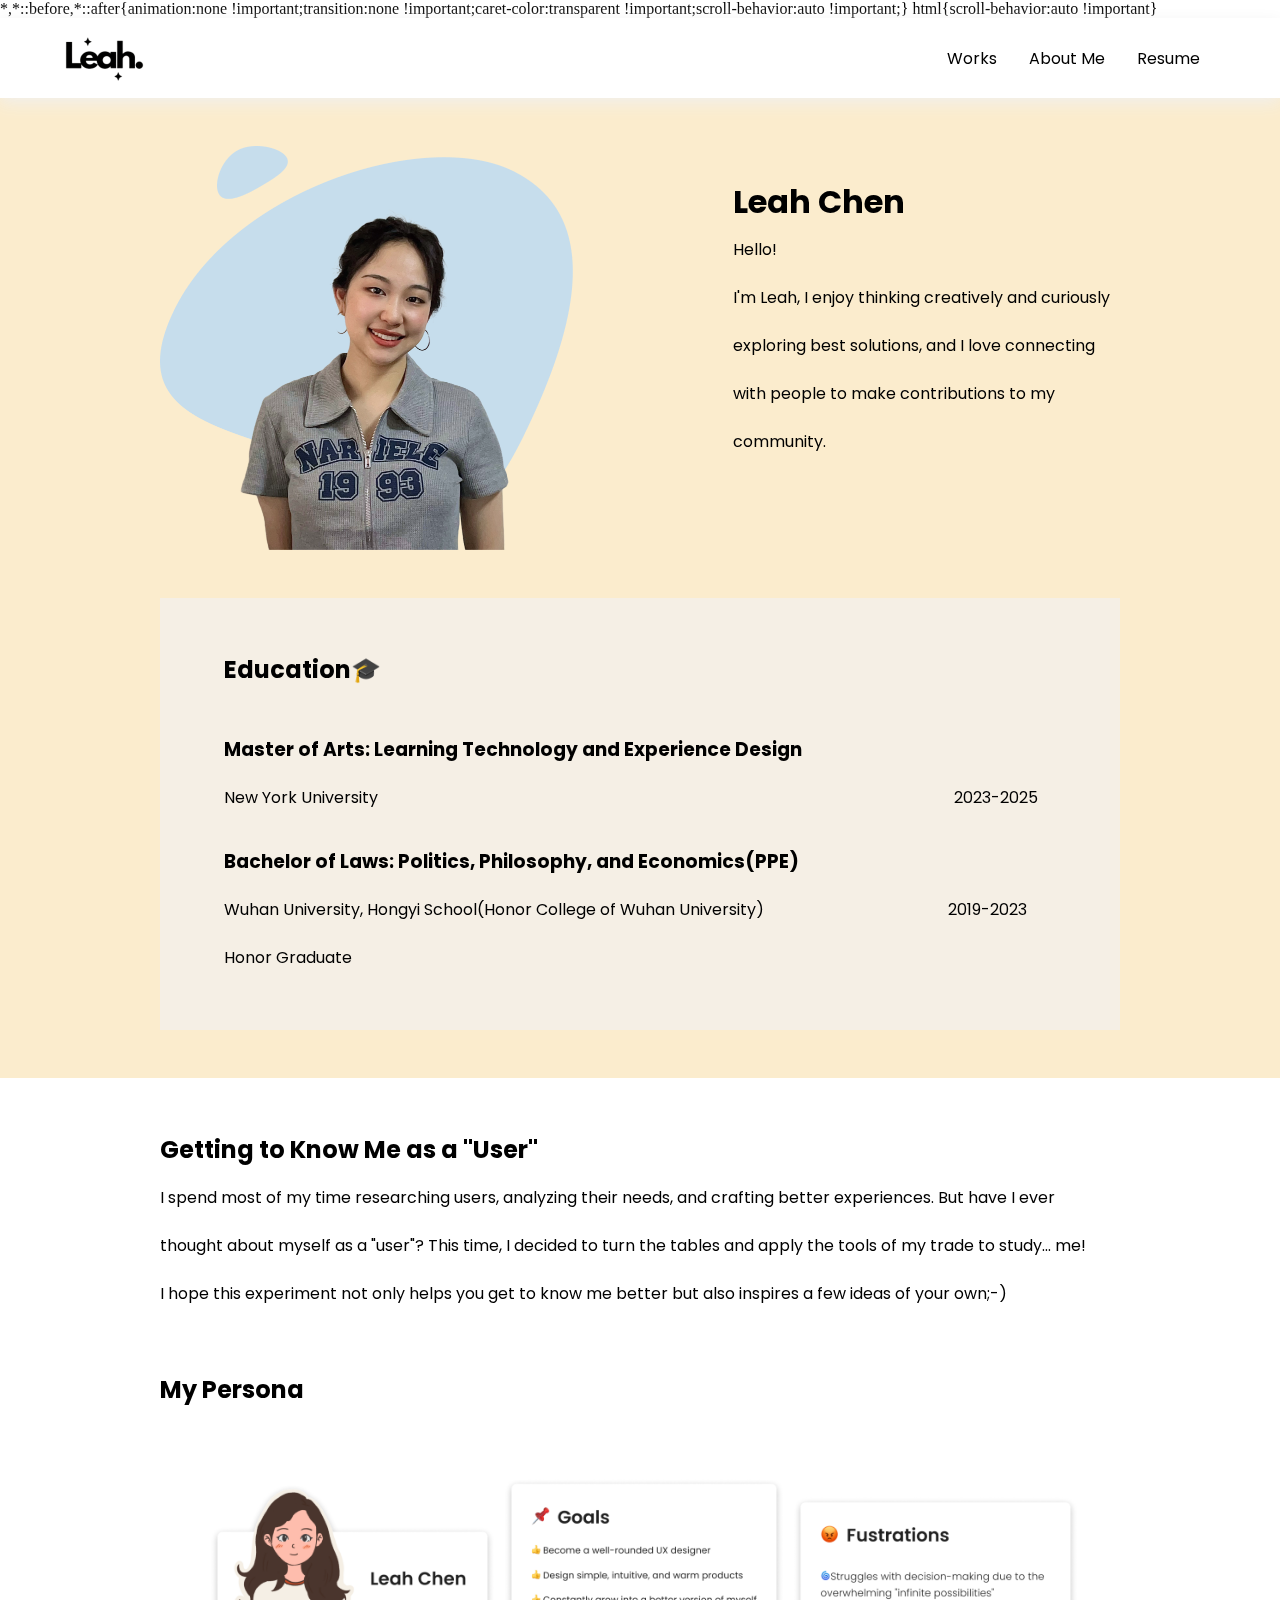
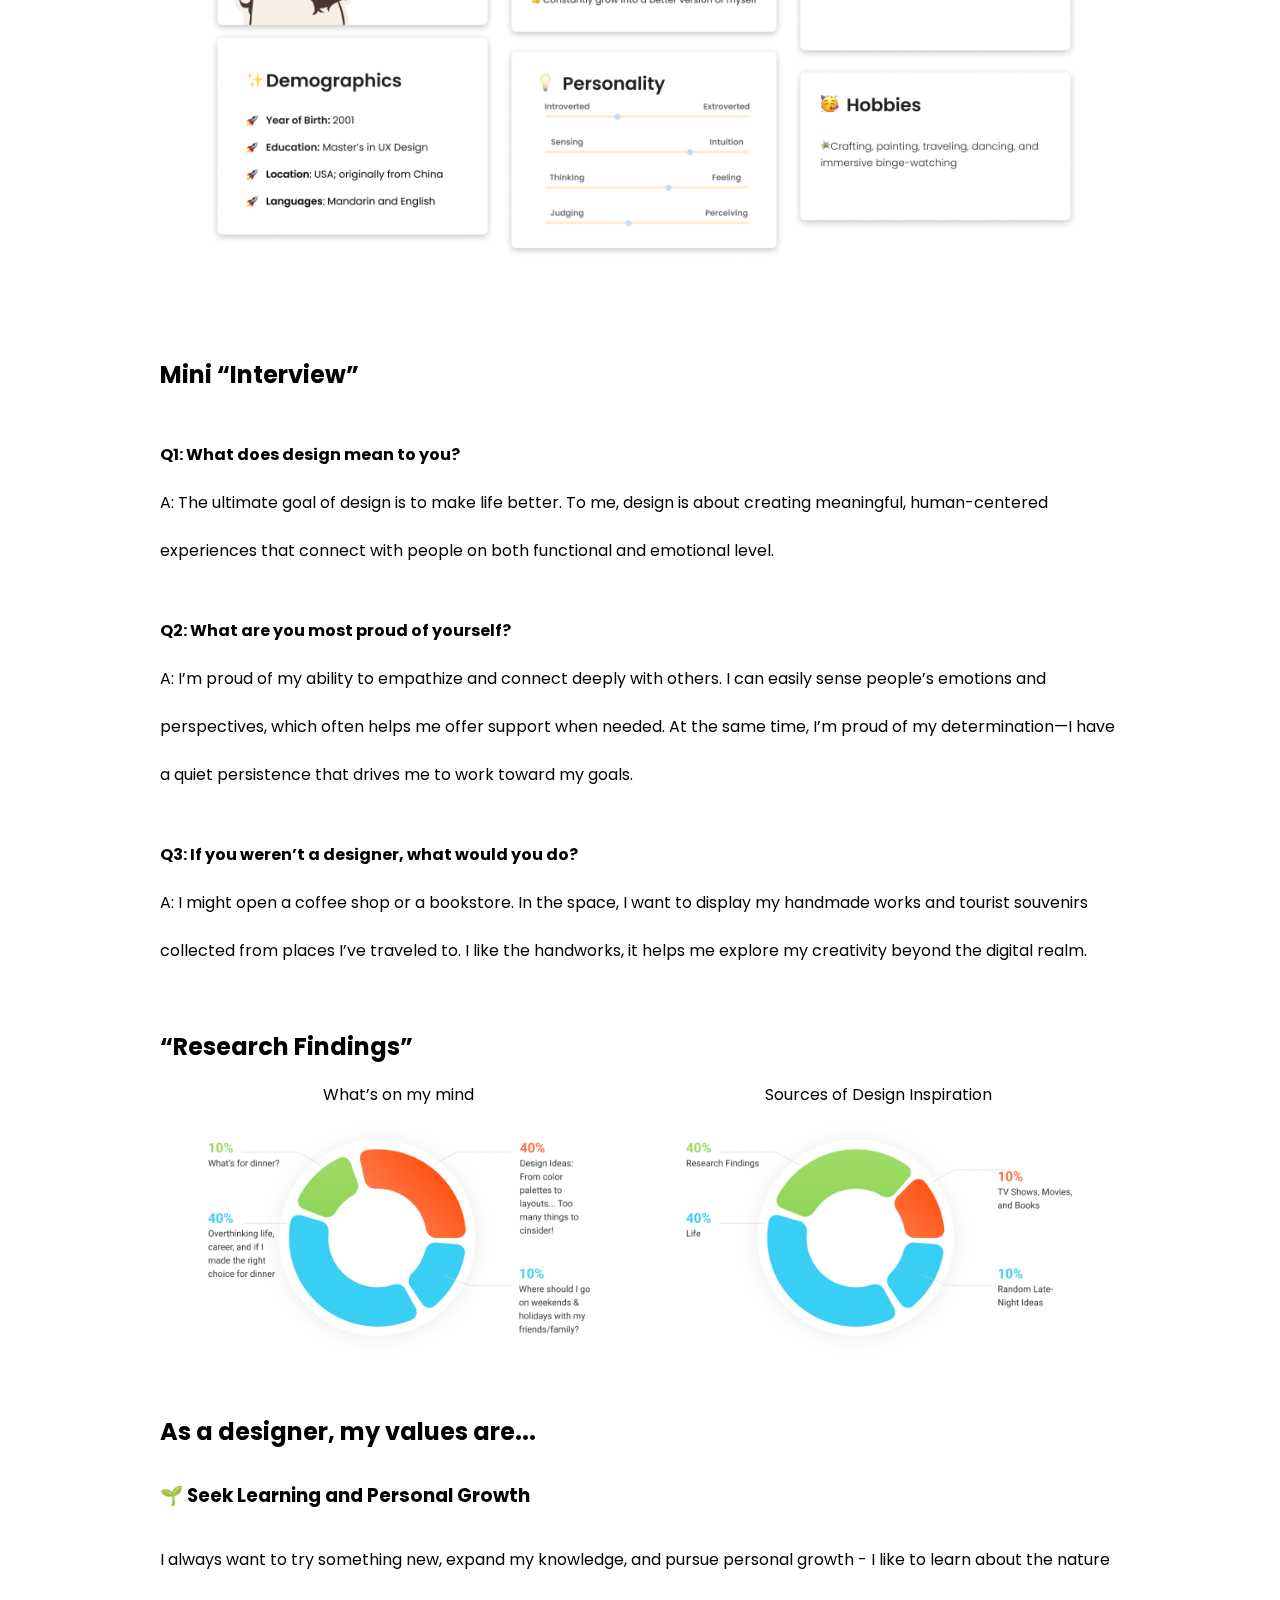
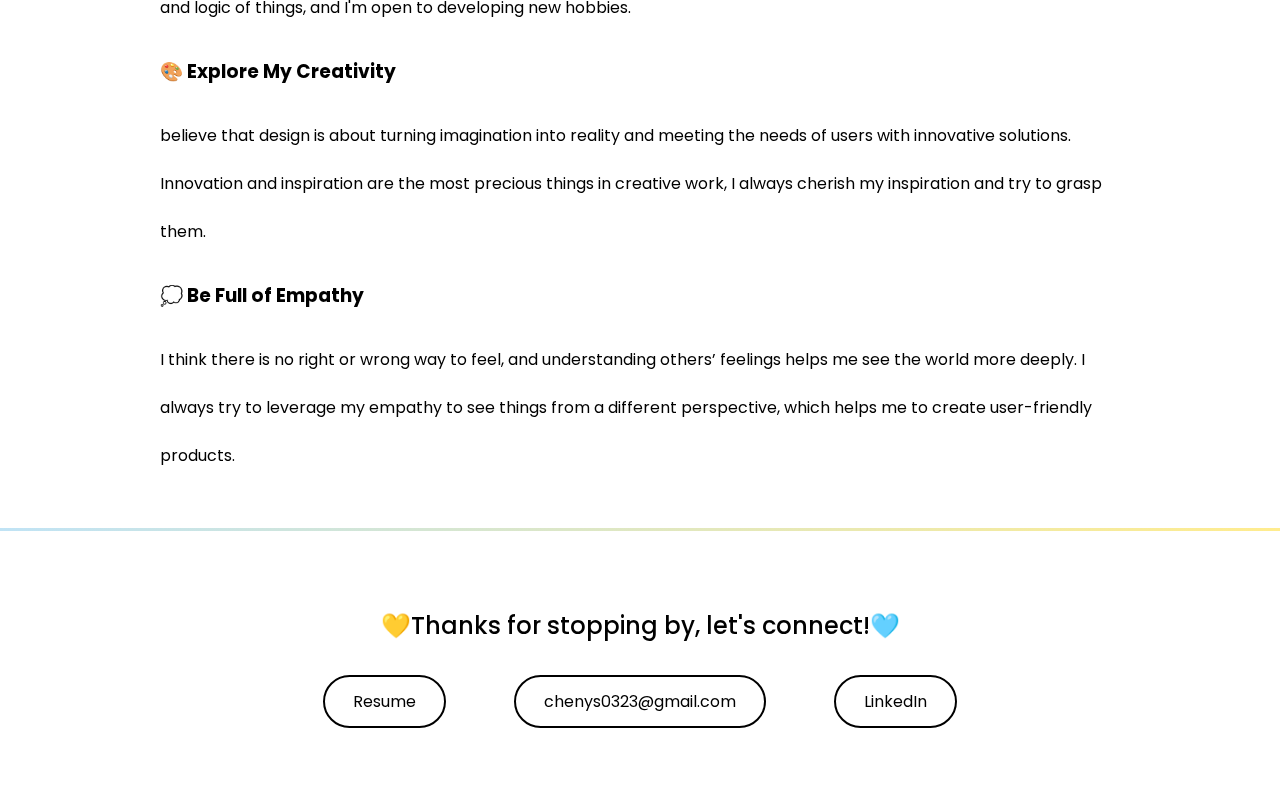
==== about/about.html @ f8c3c9fd "test the path" ====
<!DOCTYPE html>
<html>
    
    <head>
        <meta charset="utf-8">
        <meta name="viewport" content="width=device-width, initial-scale=1.0">
        <link rel="stylesheet" type="text/css" href="style_about.css">
        <title>LeahChen_about</title>
        <link rel="preconnect" href="https://fonts.googleapis.com">
        <link rel="preconnect" href="https://fonts.gstatic.com" crossorigin>
        <link href="https://fonts.googleapis.com/css2?family=Poppins:wght@400;500;600&display=swap" rel="stylesheet">
    </head>
    <body>
        
         <!--navigation bar-->
        <div class="nav_bar">
            <div class="logo"><a href="/my-portfolio/index.html"><img src="/img/logo.png" style="width:82px; height:80px;"> </a></div>
            <div class="menu_item">
                <ul>
                    <li><a href="/index.html#nav_projects">Works</a></li>
                    <li><a href="/about/about.html">About Me</a></li>
                    <li><a href="/cv.pdf" target="_blank" rel="noopener noreferrer">Resume</a></li>
                </ul>
            </div>
        </div>
        <!--navigation bar end-->
        
        <div class="bg">
            <img src="img_about/background.png">
        </div>
        
        <div style="line-height: 48px; padding-top: 80px;" class="cover">
            <div class="banner">
                <img src="img_about/profile.png">
                <div class="banner_text">
                    <h1>Leah Chen</h1>
                    <p>Hello!<br>I'm Leah, I enjoy thinking creatively and curiously exploring best solutions, and I love connecting with people to make contributions to my community.</p>
                </div>
            </div>
            <div class="education">
                <h2>Education🎓</h2>
                <h3 style="padding-top: 32px;">Master of Arts: Learning Technology and Experience Design</h3>
                <p style="display:inline;">New York University</p>
                <p style="display:inline; padding-left: 572px;">2023-2025</p>
                <h3 style="padding-top: 16px;">Bachelor of Laws: Politics, Philosophy, and Economics(PPE)</h3>
                <p style="display:inline;">Wuhan University, Hongyi School(Honor College of Wuhan University)</p>
                <p style="display:inline; padding-left: 180px;">2019-2023</p>
                <p>Honor Graduate</p>
            </div>
        </div>
        
        <div class="content">
            <h2>Getting to Know Me as a "User"</h2>
            <p>I spend most of my time researching users, analyzing their needs, and crafting better experiences. But have I ever thought about myself as a "user"? This time, I decided to turn the tables and apply the tools of my trade to study... me!<br>I hope this experiment not only helps you get to know me better but also inspires a few ideas of your own;-)</p>
            <br>
            <h2>My Persona</h2>
            <img src="img_about/persona.png" style="margin:auto; width:100%;">
            <br>
            <h2>Mini “Interview”</h2>
            <p style="padding-top: 32px;"><b>Q1: What does design mean to you?</b>A: The ultimate goal of design is to make life better. To me, design is about creating meaningful, human-centered experiences that connect with people on both functional and emotional level.</p>
            <p style="padding-top: 32px;"><b>Q2: What are you most proud of yourself?</b>A: I’m proud of my ability to empathize and connect deeply with others. I can easily sense people’s emotions and perspectives, which often helps me offer support when needed. At the same time, I’m proud of my determination—I have a quiet persistence that drives me to work toward my goals.</p>
            <p style="padding-top: 32px;"><b>Q3: If you weren’t a designer, what would you do?</b>A: I might open a coffee shop or a bookstore. In the space, I want to display my handmade works and tourist souvenirs collected from places I’ve traveled to. I like the handworks, it helps me explore my creativity beyond the digital realm.</p>
            <br>
            <h2>“Research Findings”</h2>
            <div class="finding">
                <div>
                    <p>What’s on my mind</p>
                    <img src="img_about/img_mind.png">
                </div>
                <div>
                    <p>Sources of Design Inspiration</p>
                    <img src="img_about/img_sources.png">
                </div>        
            </div>
           <br><br>
            <h2>As a designer, my values are...</h2>
            <h3 style="padding: 16px 0;">🌱 Seek Learning and Personal Growth</h3>
            <p>I always want to try something new, expand my knowledge, and pursue personal growth - I like to learn about the nature and logic of things, and I'm open to developing new hobbies.</p>
            <h3 style="padding: 16px 0;">🎨 Explore My Creativity</h3>
            <p> believe that design is about turning imagination into reality and meeting the needs of users with innovative solutions. Innovation and inspiration are the most precious things in creative work, I always cherish my inspiration and try to grasp them.</p>
            <h3 style="padding: 16px 0;">💭 Be Full of Empathy</h3>
            <p> I think there is no right or wrong way to feel, and understanding others’ feelings helps me see the world more deeply. I always try to leverage my empathy to see things from a different perspective, which helps me to create user-friendly products.</p>
        </div>
        
         <!--footer-->
        <div class="footer">
            <h2 style="font-size: 24px; font-weight: 500;">💛Thanks for stopping by, let's connect!🩵</h2>
            <ul>
                <li><a href="/cv.pdf">Resume</a></li>
                <li><a href="mailto:chenys0323@gmail.com">chenys0323@gmail.com</a></li>
                <li><a href="https://www.linkedin.com/in/leahchen010323/" target="_blank" rel="noopener noreferrer">LinkedIn</a></li>            
            </ul>        
        </div>
        <!--footer end--> 
    
    </body>
</html>
---- about/style_about.css ----
* {
   list-style: none; 
    padding: 0;
    margin: 0;
    display: block;
    text-align: left;
    width: auto;
    height: auto;
    text-decoration: none;
}

title{display: none}

body {
    font-family: "poppins";
    font-size: 16px;
    font-weight: 400;
    color: black;
    background: white;
    width: 100%;
    min-width: 960px;
}

.nav_bar{
    height: 80px;
    width: 100%;
    background: white;
    margin: 0 auto;
    box-shadow: 0 4px 16px #f0f0f0;
    position: fixed;
    z-index: 1;
}

.logo{
    float: left;
    width: 82px;
    height: 80px;
    position: absolute;
    left:64px;
}

.menu_item ul{
    float: left;
    display: inline;
    position: absolute;
    right:64px;
    
}

.menu_item ul li{
    float: left;
    padding: 28px 16px;
}

.menu_item li a{color: black;}
.menu_item li a:hover{color: #1897FF;}

/* bg */
.bg{position: fixed; z-index: -1;}
.bg img{width:600px;}

/* footer */
.footer{
  width: 100%; /* 设置 footer 宽度 */
  height: 280px; /* 设置 footer 高度 */
  background-color:#FFFFFF; /* Footer 背景色 */
  position: relative; /* 设置相对定位 */
}

.footer::before {
  content: ''; /* 空内容用于伪元素 */
  position: absolute;
  top: 0; /* 定位在 footer 顶部 */
  left: 0;
  width: 100%;
  height: 3px; /* 边框的高度 */
  background: linear-gradient(to right, #C0E3F5, #FFEC8E); /* 蓝黄渐变 */
}
.footer h2{
    text-align: center;
    padding-top:80px;
}

.footer ul{text-align: center;}
.footer ul li{
    display: inline-block; /* 让边框大小根据文字自适应 */
    margin:32px 32px;
    padding: 12px 28px; /* 给文字一些内边距，控制边框和文字的距离 */
    border: 2px solid black; /* 边框颜色和宽度 */
    border-radius: 48px; /* 圆角半径，数字越大圆角越大 */
    color: black; /* 文字颜色 */
    font-size: 16px; /* 文字大小 */
    text-align: center; /* 如果文字多行，可以让它居中 */
}
.footer li a{color: black;}
.footer li a:hover{color: #1897FF;}

/* bg */
.bg{position: fixed; z-index: -1;}
.bg img{width:1020px;}

/* main */
.cover{padding-bottom: 48px; background-color: #FBECCD; line-height: 48px;}
.banner{
    padding:48px 160px;
    display:flex;
    justify-content: space-between; /* 左右分布 */
    align-items: flex-start; /* 顶部对齐 */
    gap: 160px; /* 左右部分的间距 */
}
.banner img{width:413px;}
.banner_text{padding-top:32px;}

.education{margin:0 160px; padding:48px 64px; background-color: #F5EFE5;}

.content{margin:48px 160px; line-height: 48px;}

.finding{display:inline-flex;}
.finding p{text-align: center;}
.finding img{margin:auto; width:80%;}
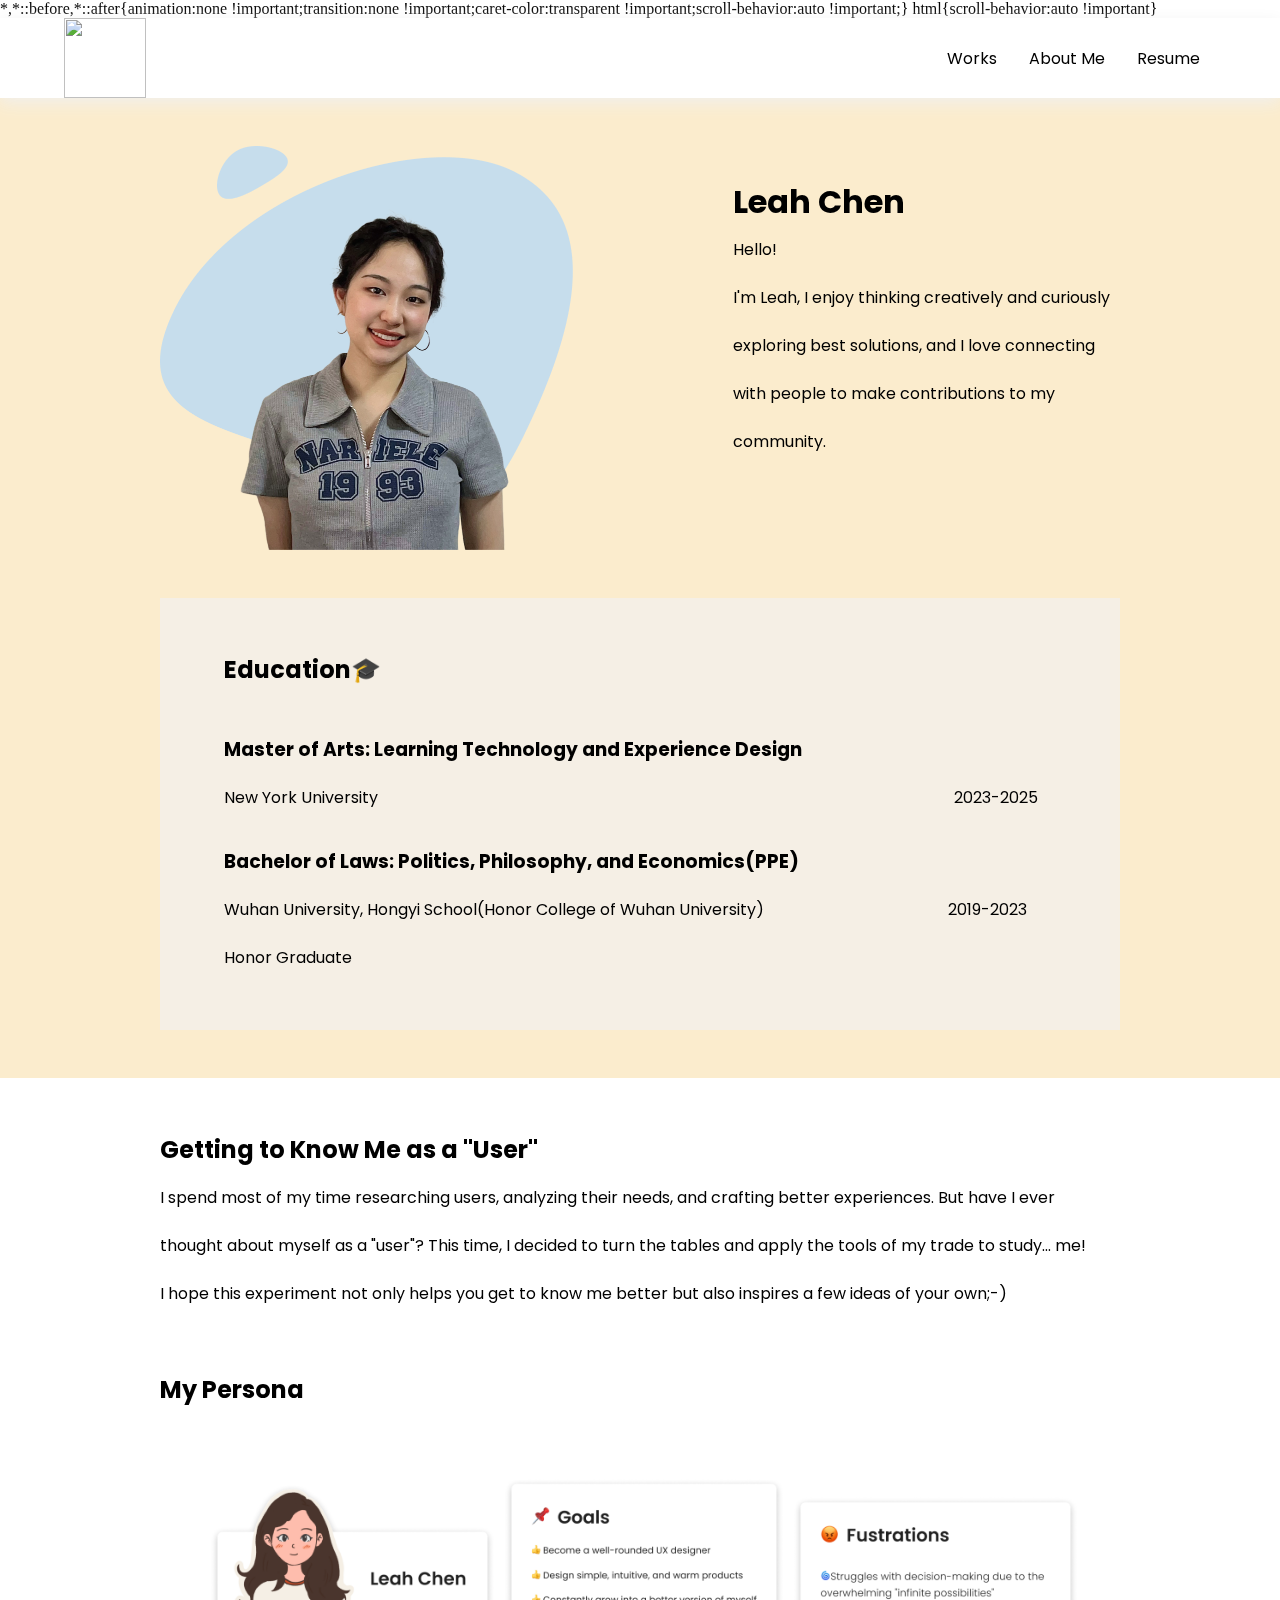
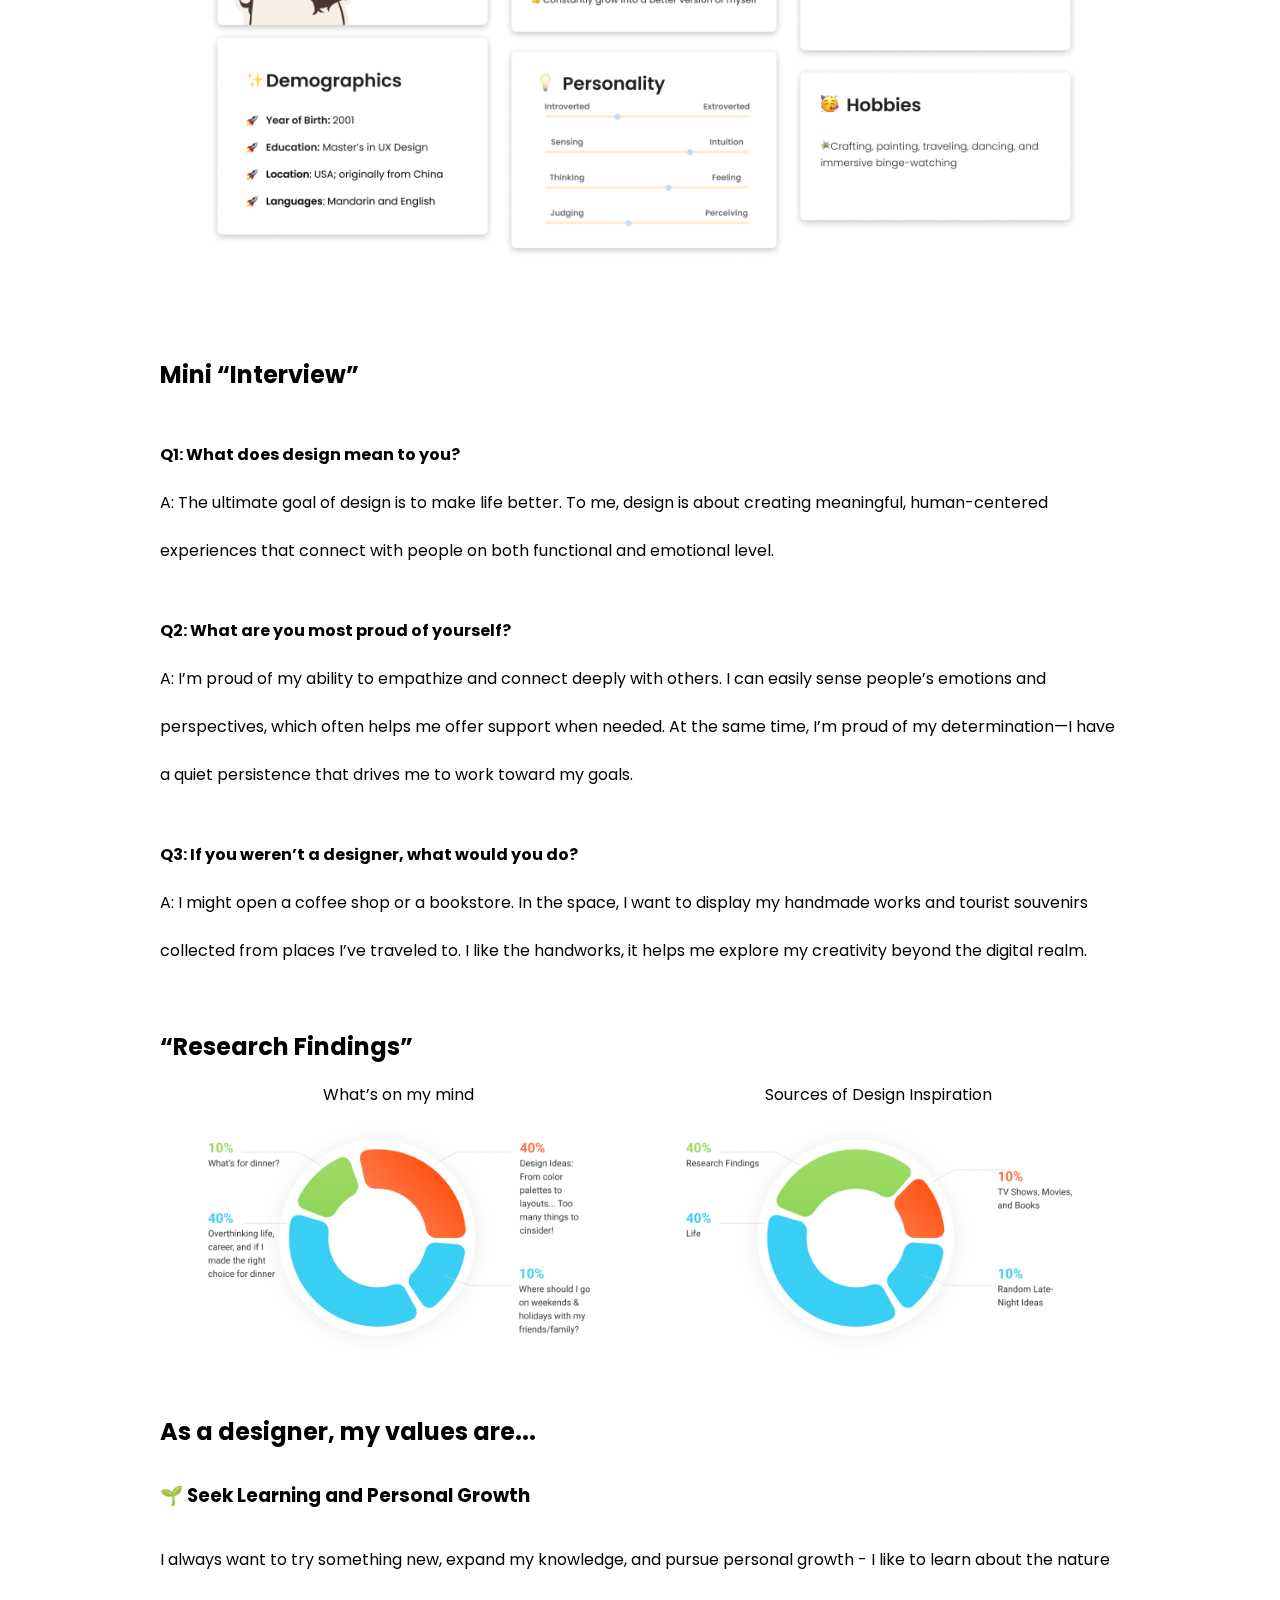
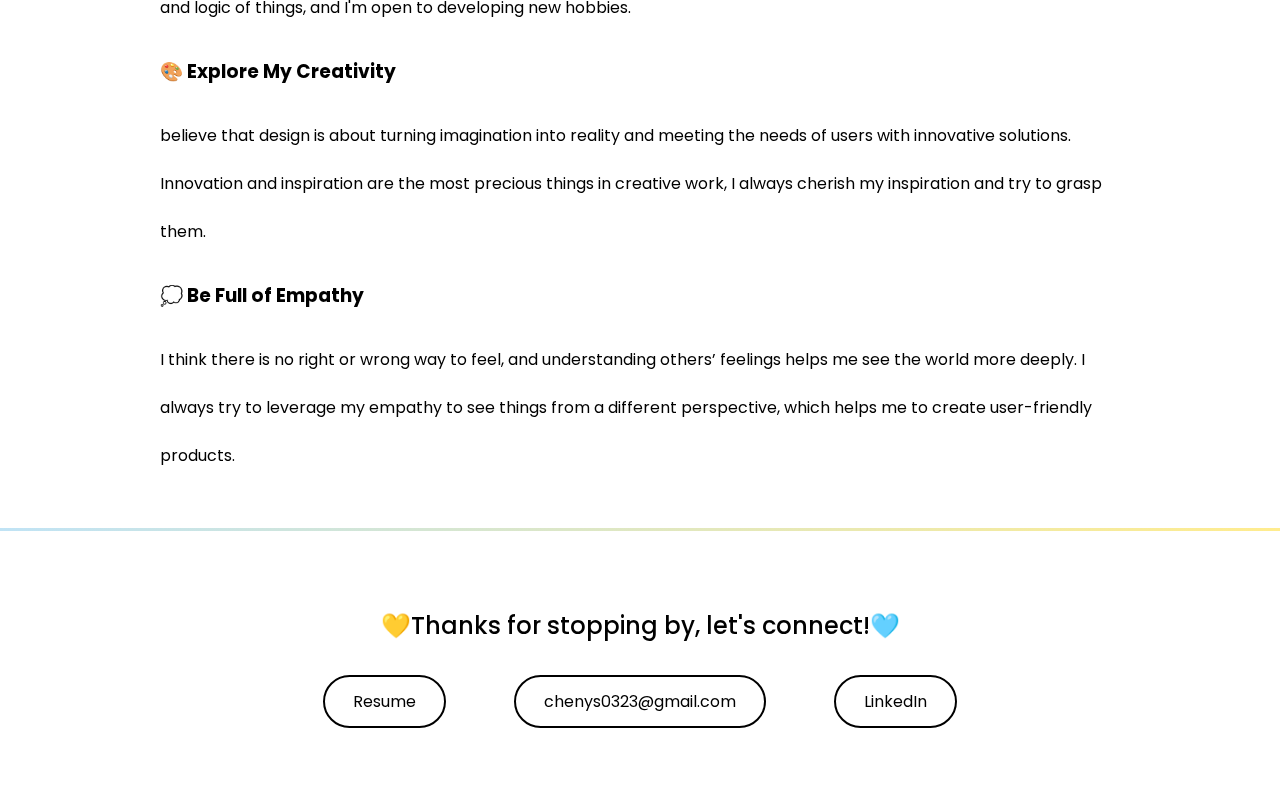
==== commit 453de008: "path upload" ====
--- a/about/about.html
+++ b/about/about.html
@@ -14,12 +14,12 @@
         
          <!--navigation bar-->
         <div class="nav_bar">
-            <div class="logo"><a href="/my-portfolio/index.html"><img src="/img/logo.png" style="width:82px; height:80px;"> </a></div>
+            <div class="logo"><a href="/my-portfolio/index.html"><img src="/my-portfolio/img/logo.png" style="width:82px; height:80px;"> </a></div>
             <div class="menu_item">
                 <ul>
-                    <li><a href="/index.html#nav_projects">Works</a></li>
-                    <li><a href="/about/about.html">About Me</a></li>
-                    <li><a href="/cv.pdf" target="_blank" rel="noopener noreferrer">Resume</a></li>
+                    <li><a href="/my-portfolio/index.html#nav_projects">Works</a></li>
+                    <li><a href="/my-portfolio/about/about.html">About Me</a></li>
+                    <li><a href="/my-portfolio/cv.pdf" target="_blank" rel="noopener noreferrer">Resume</a></li>
                 </ul>
             </div>
         </div>
@@ -86,7 +86,7 @@
         <div class="footer">
             <h2 style="font-size: 24px; font-weight: 500;">💛Thanks for stopping by, let's connect!🩵</h2>
             <ul>
-                <li><a href="/cv.pdf">Resume</a></li>
+                <li><a href="/my-portfolio/cv.pdf">Resume</a></li>
                 <li><a href="mailto:chenys0323@gmail.com">chenys0323@gmail.com</a></li>
                 <li><a href="https://www.linkedin.com/in/leahchen010323/" target="_blank" rel="noopener noreferrer">LinkedIn</a></li>            
             </ul>        
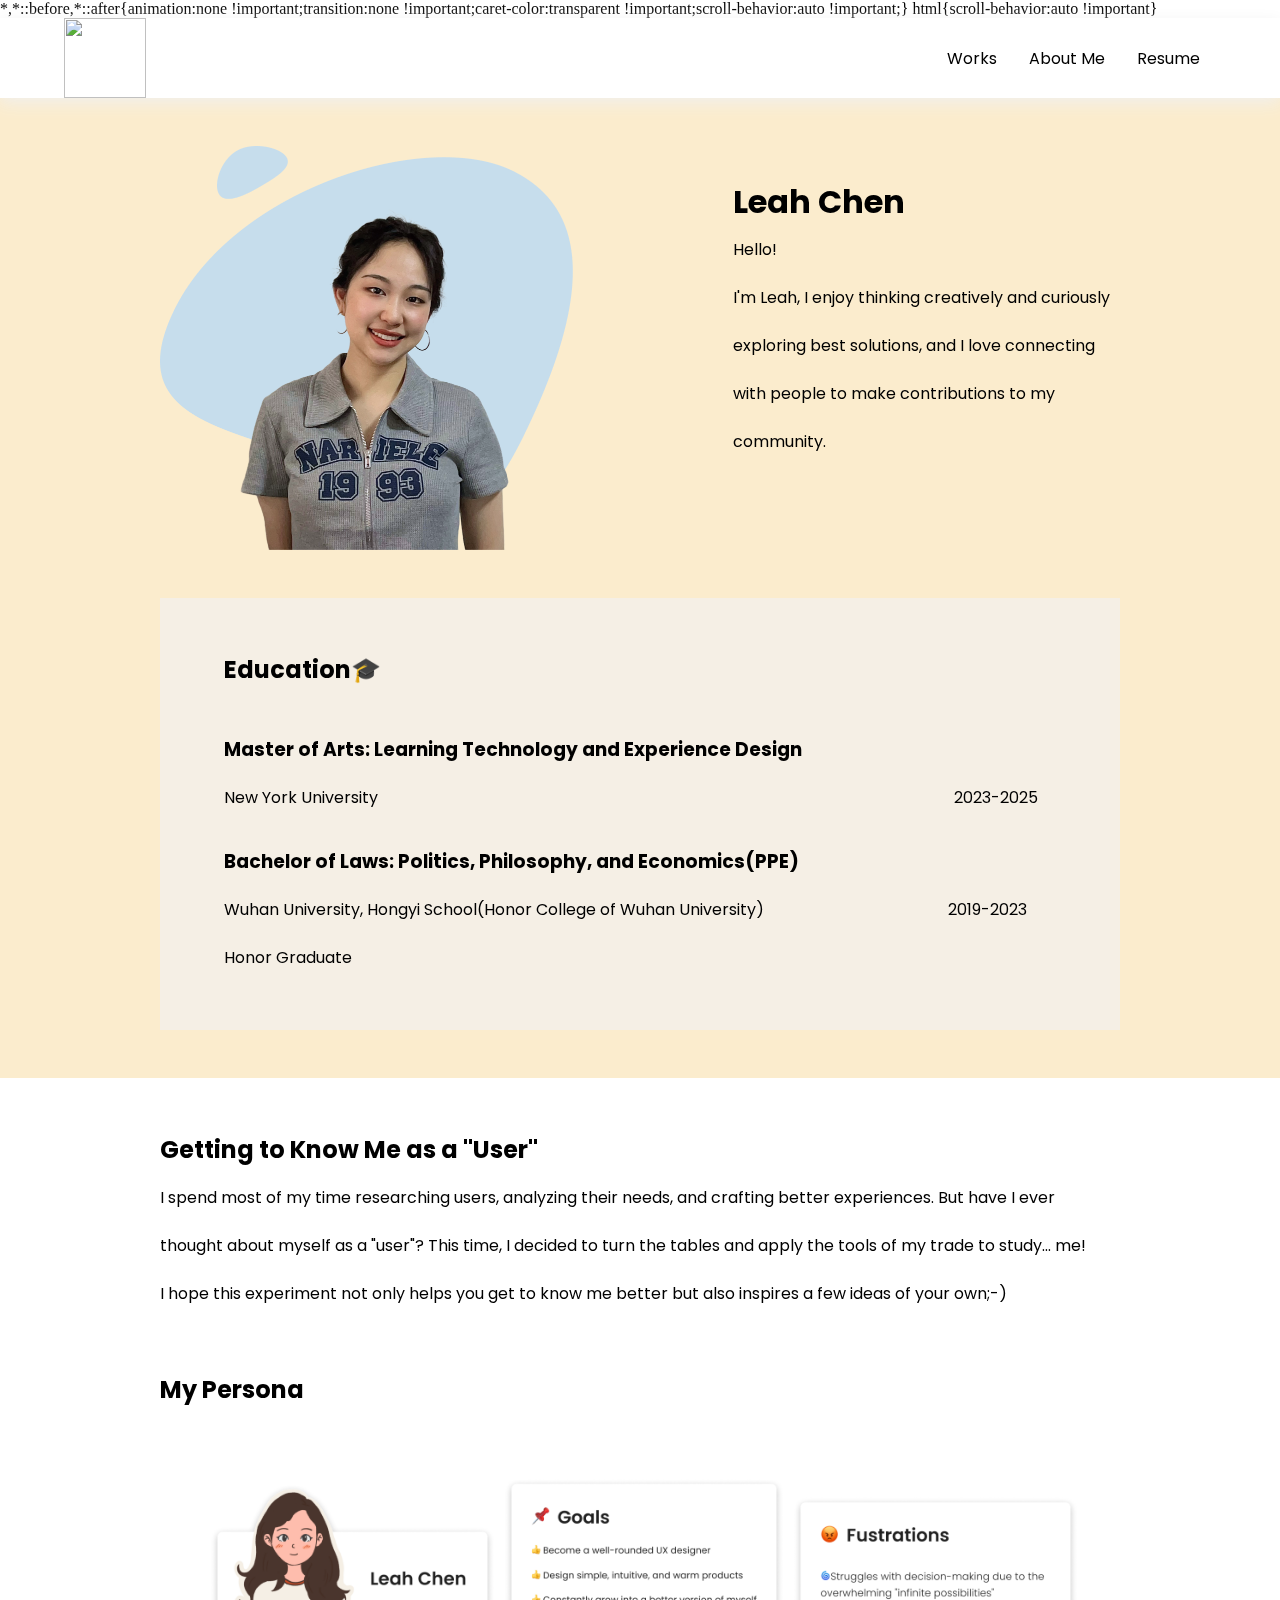
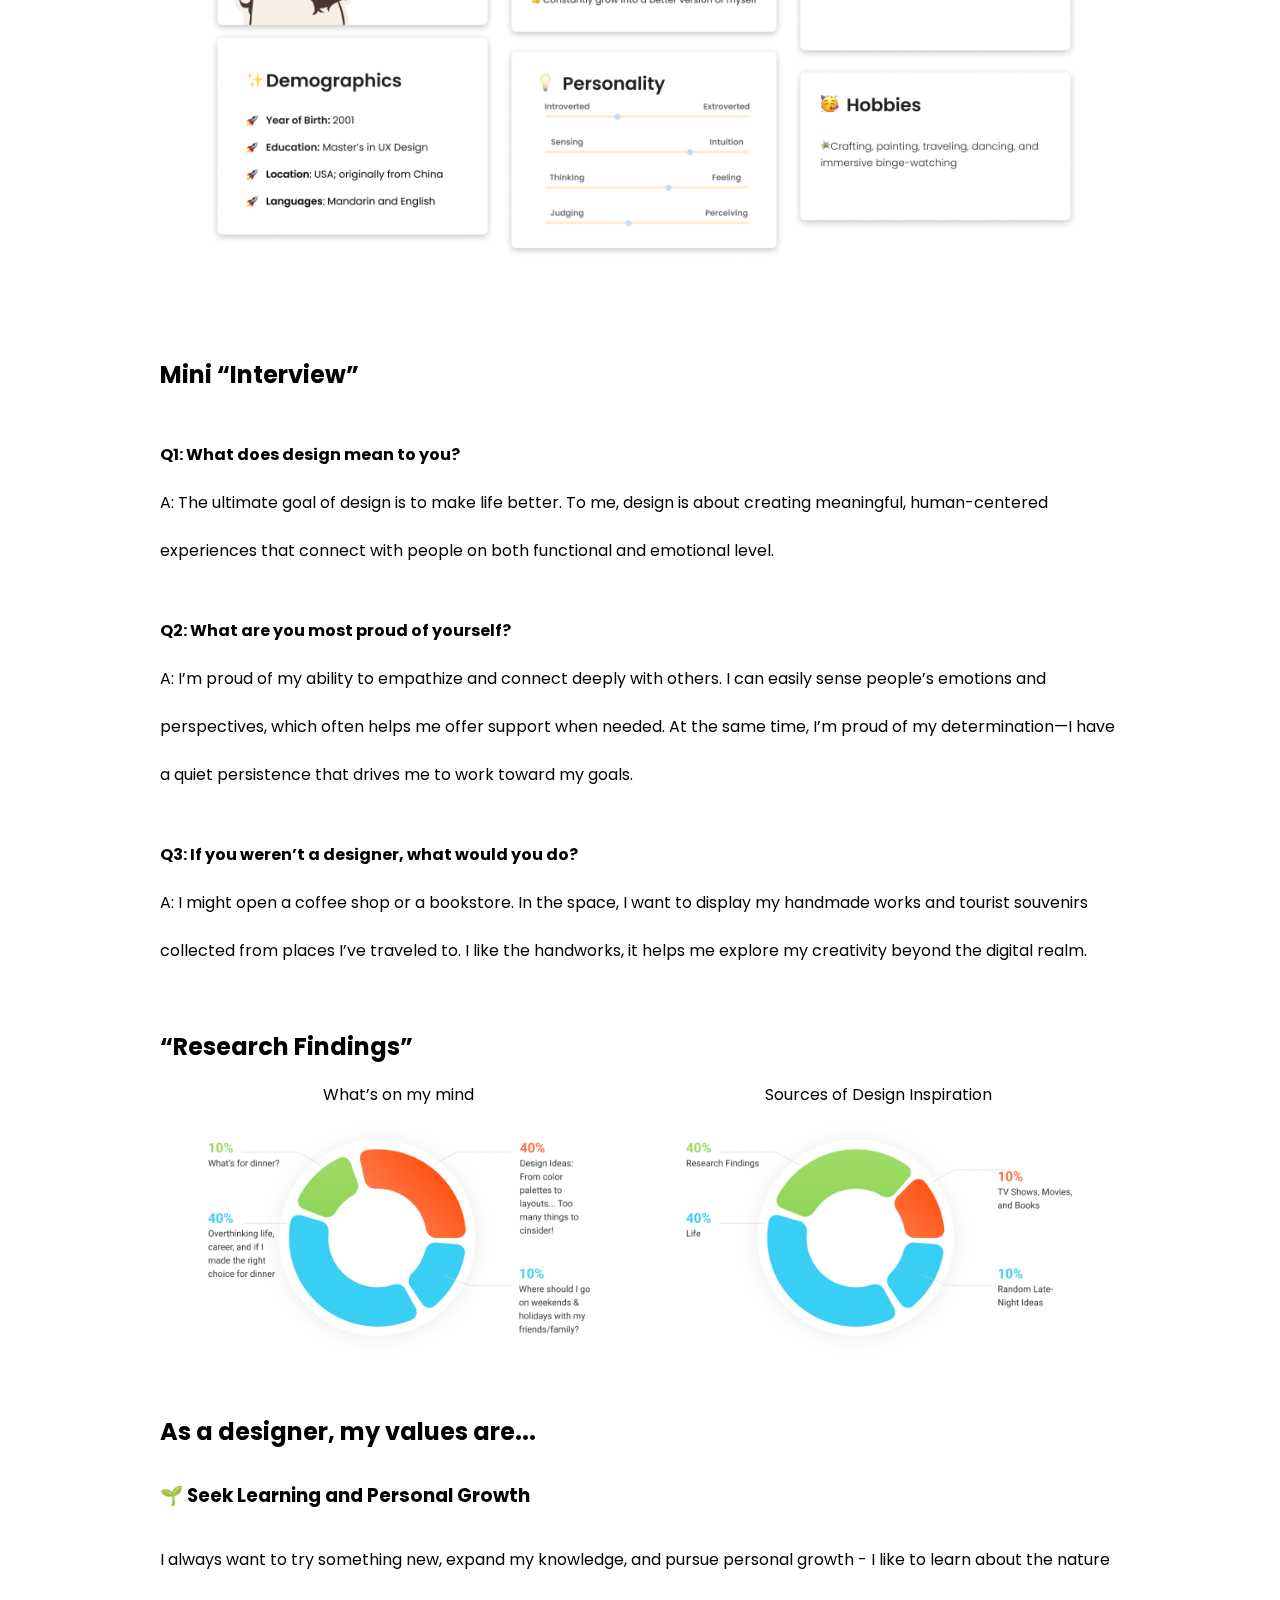
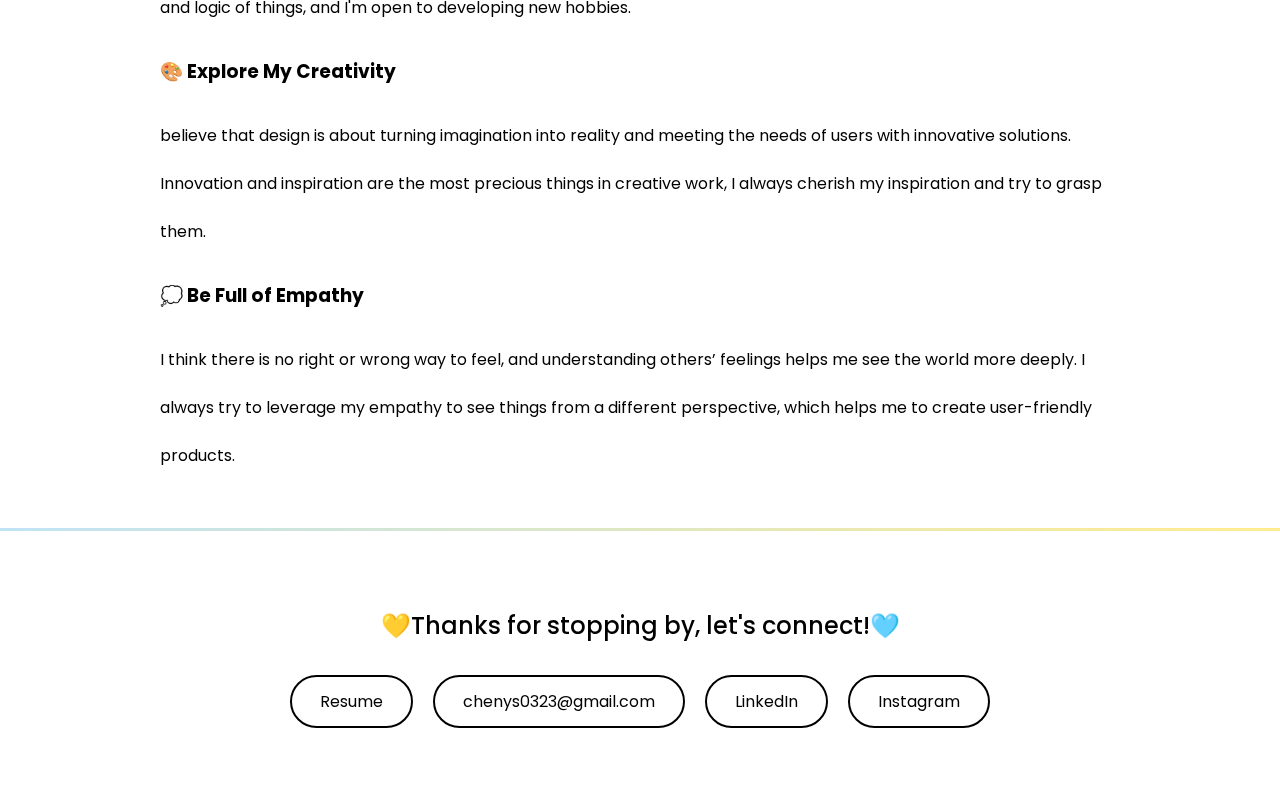
==== commit 204e261f: "footer update" ====
--- a/about/about.html
+++ b/about/about.html
@@ -88,7 +88,8 @@
             <ul>
                 <li><a href="/my-portfolio/cv.pdf">Resume</a></li>
                 <li><a href="mailto:chenys0323@gmail.com">chenys0323@gmail.com</a></li>
-                <li><a href="https://www.linkedin.com/in/leahchen010323/" target="_blank" rel="noopener noreferrer">LinkedIn</a></li>            
+                <li><a href="https://www.linkedin.com/in/leahchen010323/" target="_blank" rel="noopener noreferrer">LinkedIn</a></li>
+                <li><a href="https://www.instagram.com/hi_iam_leah/?igsh=MTRvcTVzODBjNzhhdg%3D%3D&utm_source=qr#" target="_blank" rel="noopener noreferrer">Instagram</a></li>
             </ul>        
         </div>
         <!--footer end--> 
--- a/about/style_about.css
+++ b/about/style_about.css
@@ -84,7 +84,7 @@
 .footer ul{text-align: center;}
 .footer ul li{
     display: inline-block; /* 让边框大小根据文字自适应 */
-    margin:32px 32px;
+    margin:32px 8px;
     padding: 12px 28px; /* 给文字一些内边距，控制边框和文字的距离 */
     border: 2px solid black; /* 边框颜色和宽度 */
     border-radius: 48px; /* 圆角半径，数字越大圆角越大 */
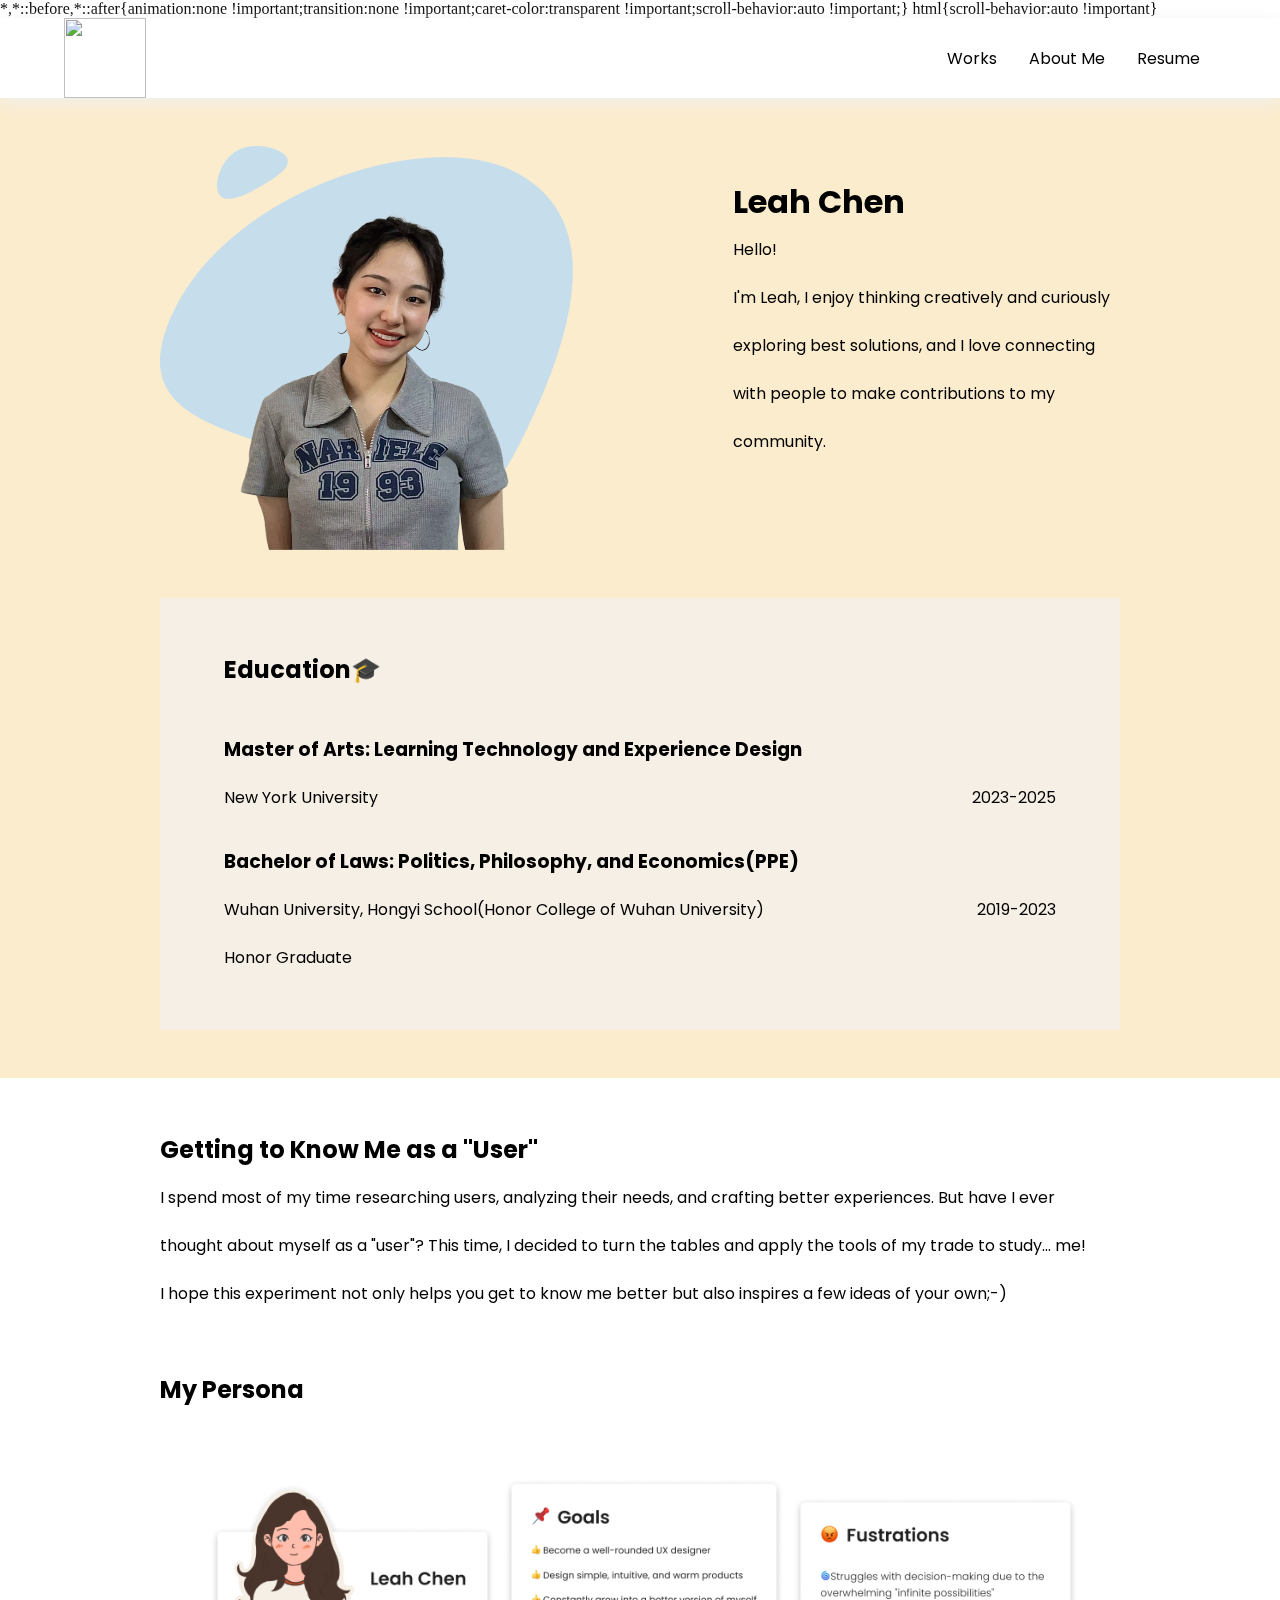
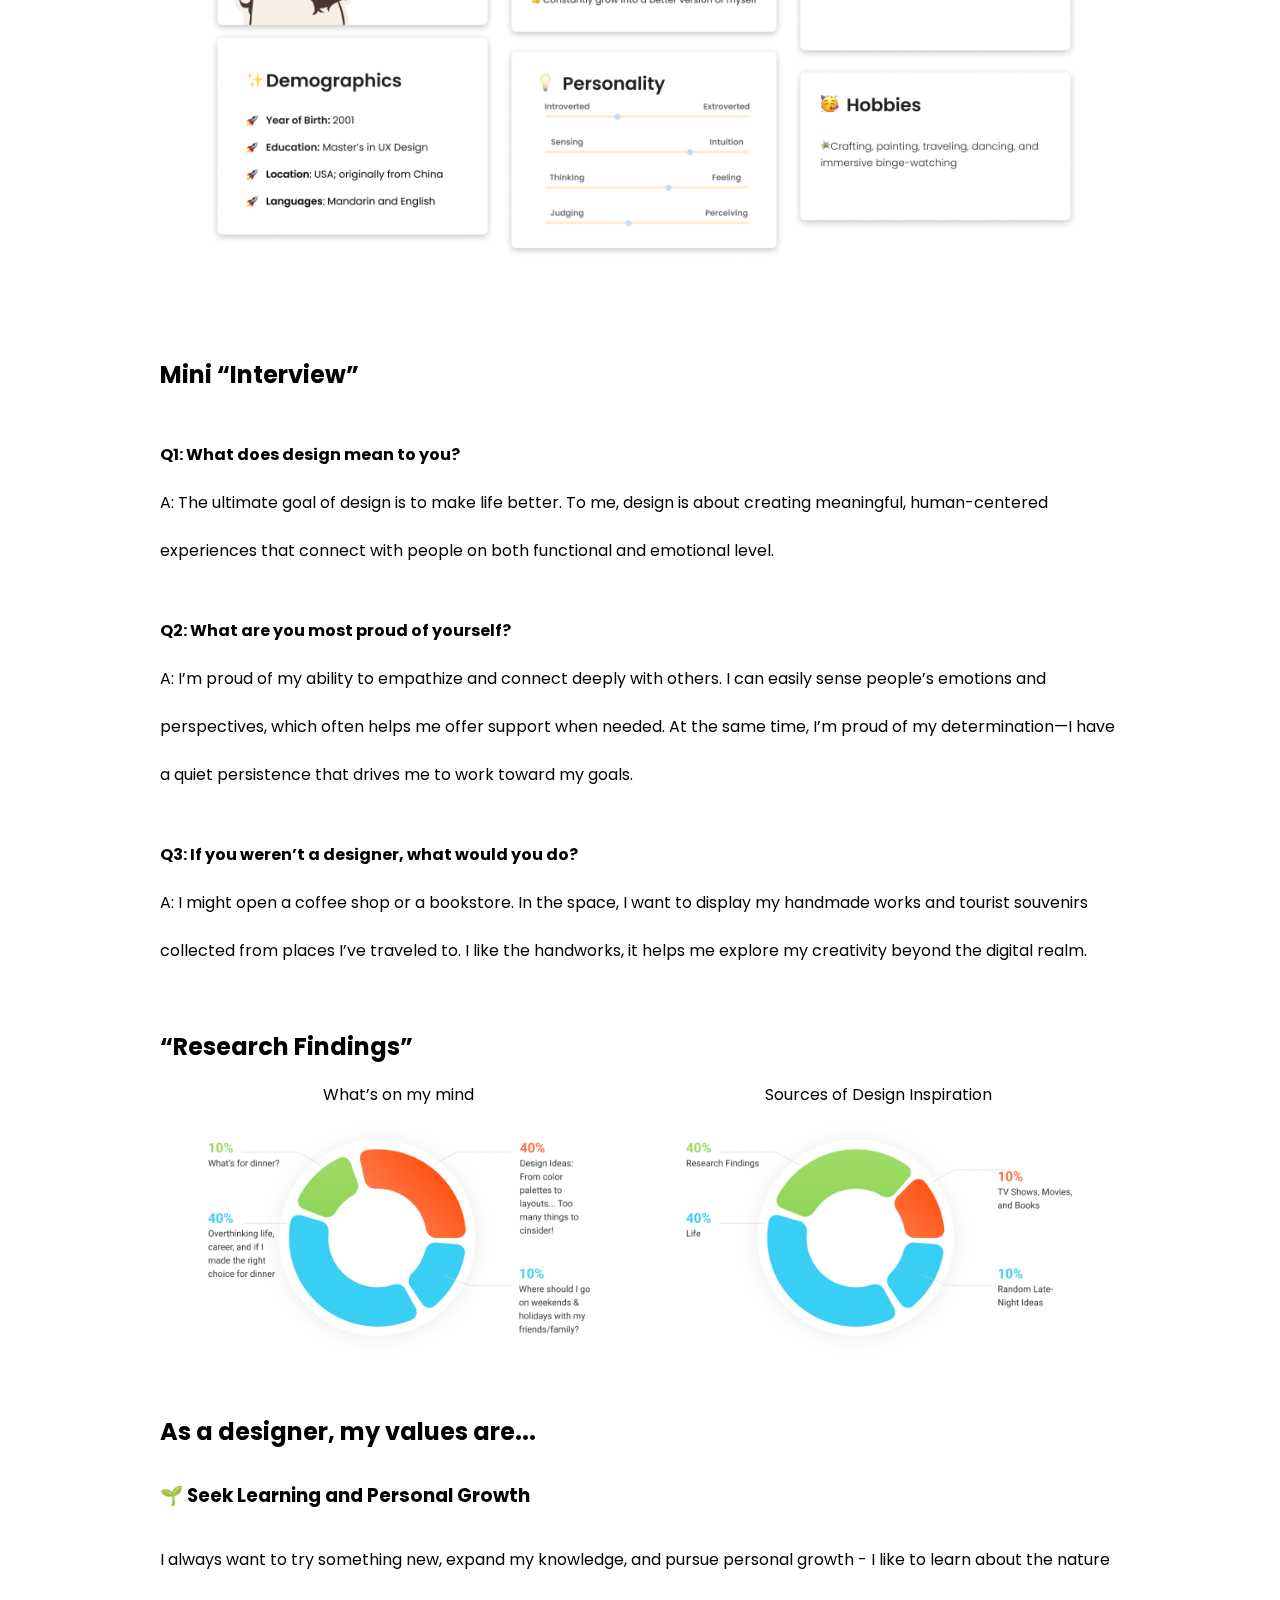
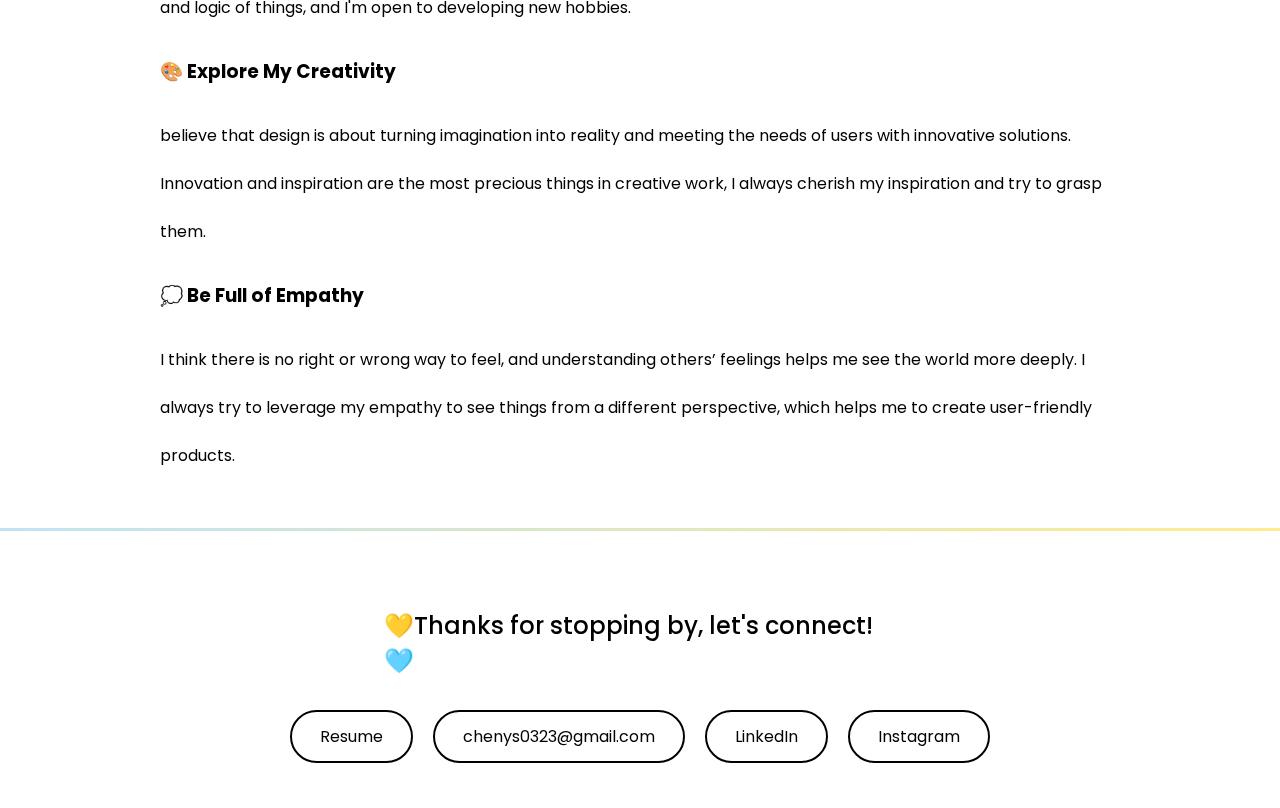
==== commit 23b99dae: "layout adjustment" ====
--- a/about/about.html
+++ b/about/about.html
@@ -40,11 +40,16 @@
             <div class="education">
                 <h2>Education🎓</h2>
                 <h3 style="padding-top: 32px;">Master of Arts: Learning Technology and Experience Design</h3>
-                <p style="display:inline;">New York University</p>
-                <p style="display:inline; padding-left: 572px;">2023-2025</p>
+                <div style="display: flex; justify-content: space-between;">
+                    <p style="display:inline;">New York University</p>
+                    <p style="display:inline; padding-left: 572px;">2023-2025</p>
+                </div>
+                
                 <h3 style="padding-top: 16px;">Bachelor of Laws: Politics, Philosophy, and Economics(PPE)</h3>
-                <p style="display:inline;">Wuhan University, Hongyi School(Honor College of Wuhan University)</p>
-                <p style="display:inline; padding-left: 180px;">2019-2023</p>
+                <div style="display: flex; justify-content: space-between;">
+                    <p style="display:inline;">Wuhan University, Hongyi School(Honor College of Wuhan University)</p>
+                    <p style="display:inline; padding-left: 180px;">2019-2023</p>
+                </div>
                 <p>Honor Graduate</p>
             </div>
         </div>
--- a/about/style_about.css
+++ b/about/style_about.css
@@ -77,7 +77,8 @@
   background: linear-gradient(to right, #C0E3F5, #FFEC8E); /* 蓝黄渐变 */
 }
 .footer h2{
-    text-align: center;
+    margin: auto;
+    width: 40%;
     padding-top:80px;
 }
 
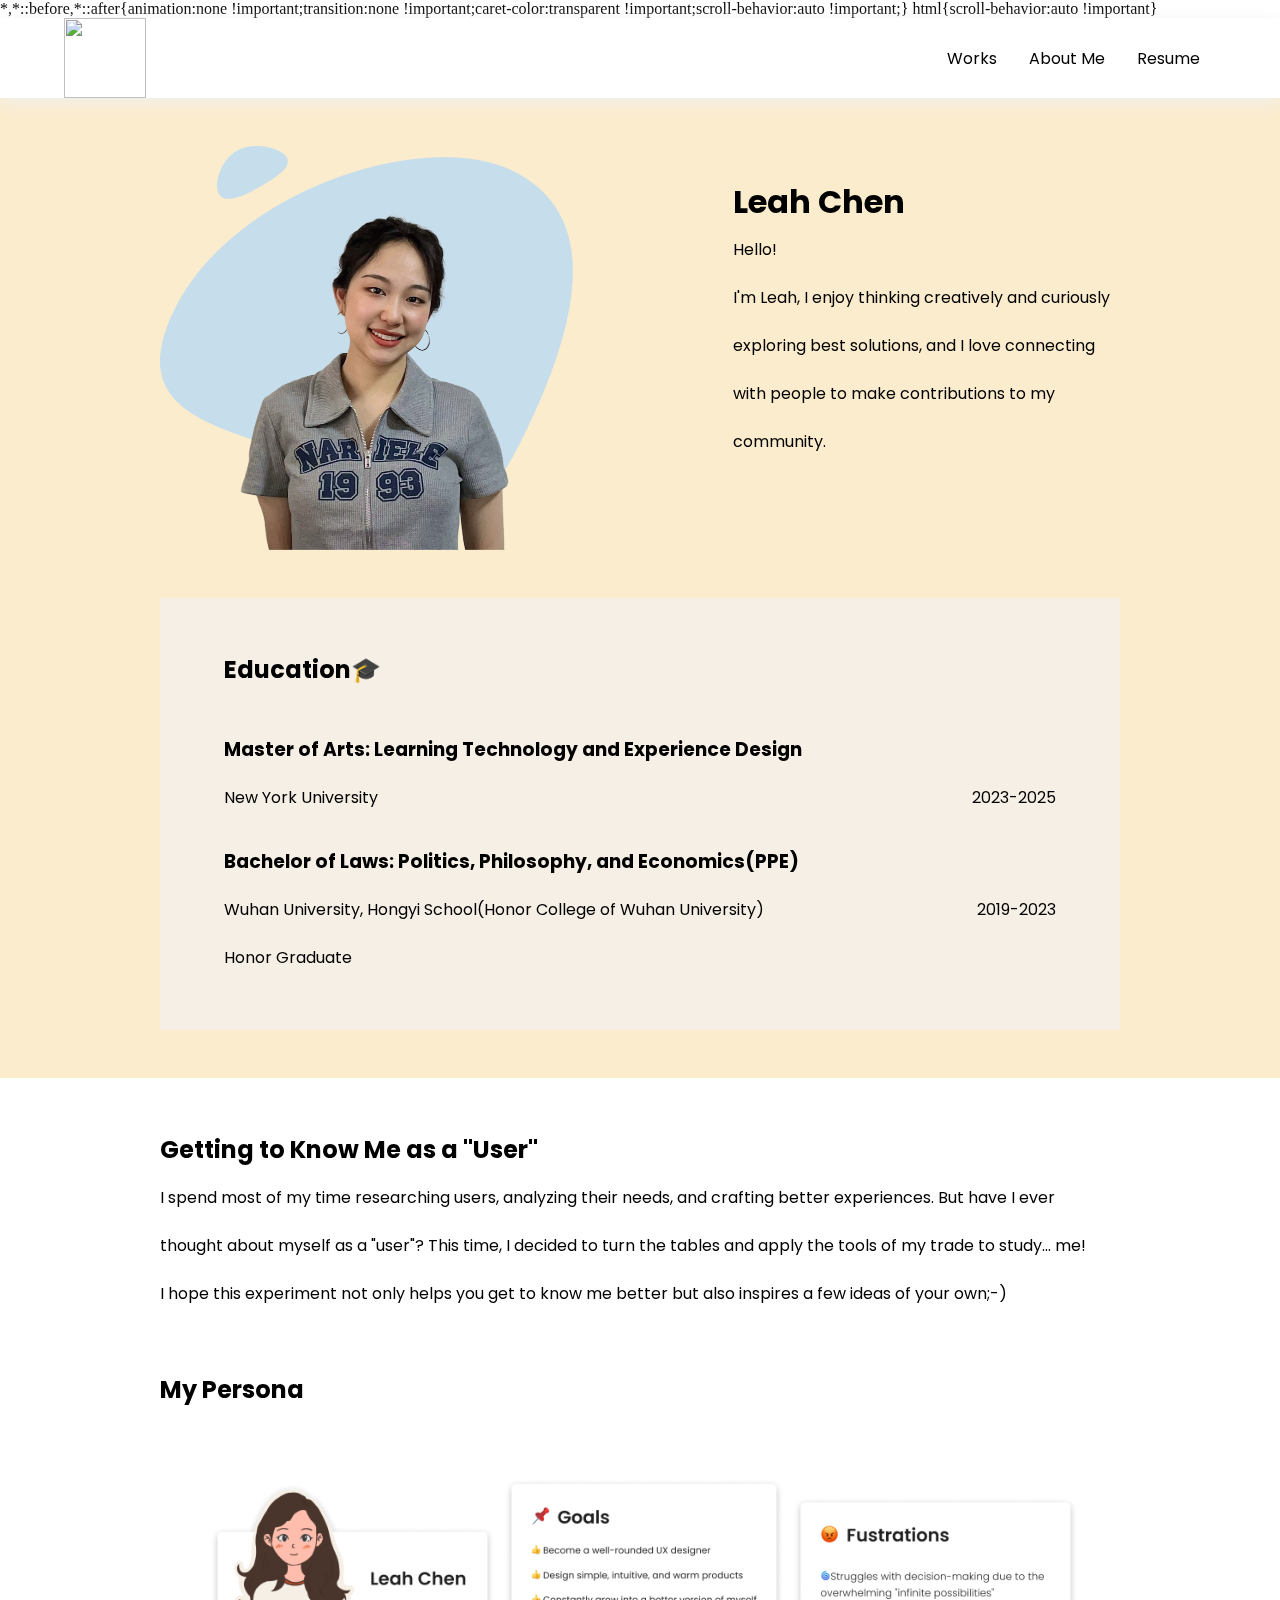
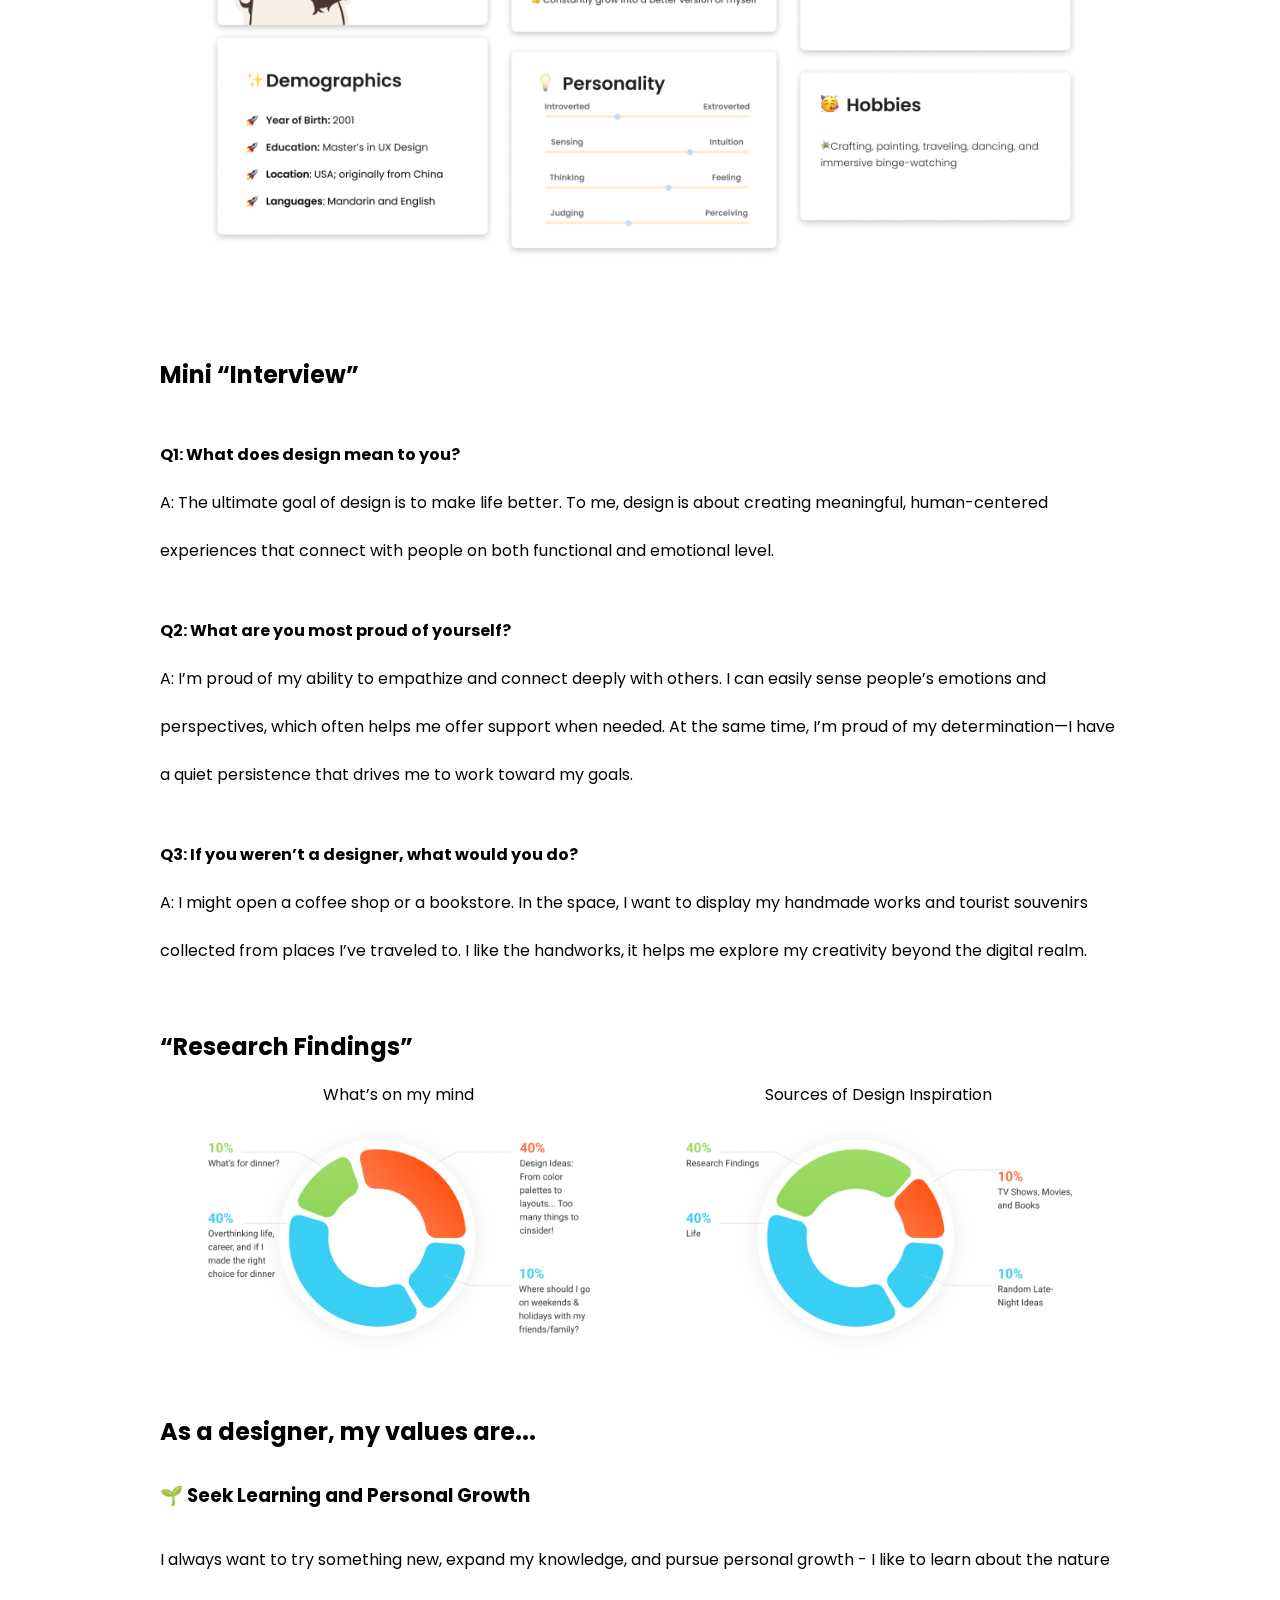
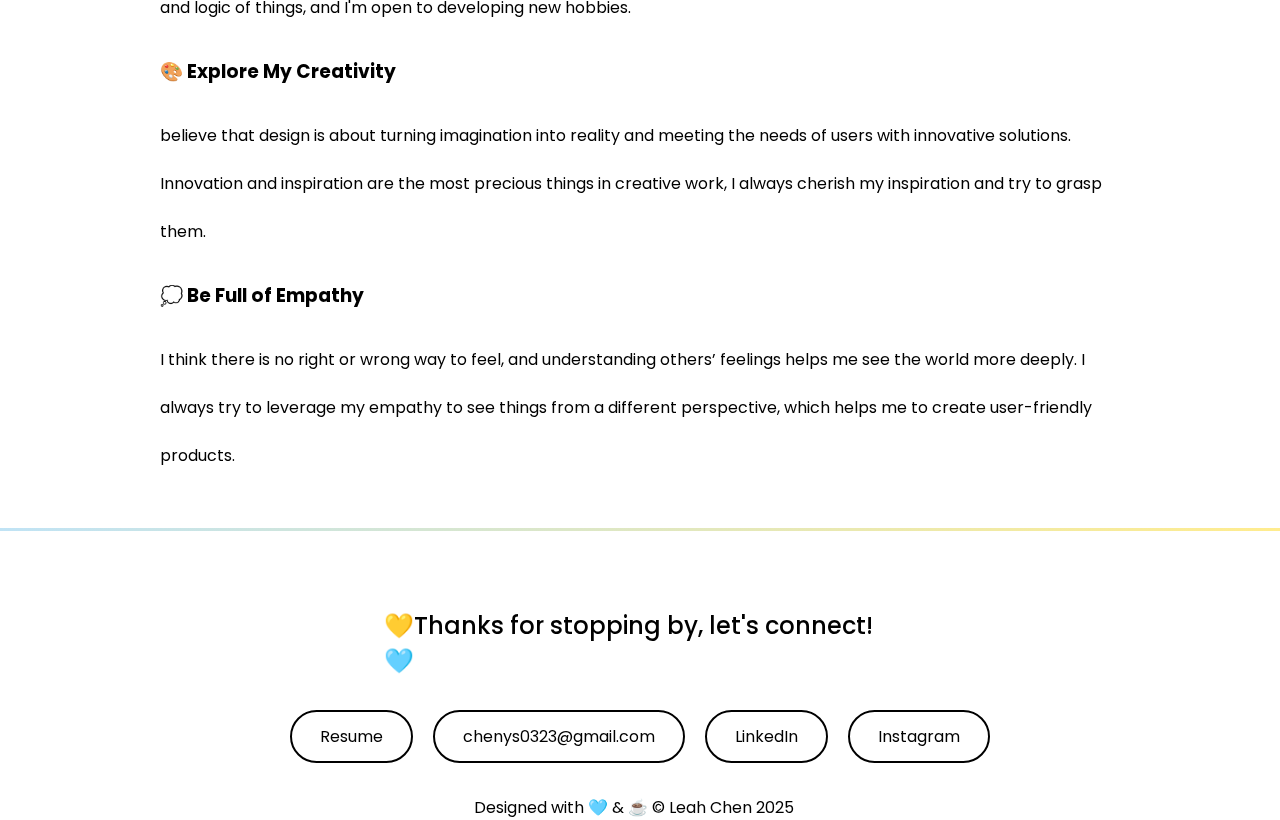
==== commit 039506ae: "footer update" ====
--- a/about/about.html
+++ b/about/about.html
@@ -6,6 +6,7 @@
         <meta name="viewport" content="width=device-width, initial-scale=1.0">
         <link rel="stylesheet" type="text/css" href="style_about.css">
         <title>LeahChen_about</title>
+        <link rel="icon" type="image/png" href="/my-portfolio/img/73.png">
         <link rel="preconnect" href="https://fonts.googleapis.com">
         <link rel="preconnect" href="https://fonts.gstatic.com" crossorigin>
         <link href="https://fonts.googleapis.com/css2?family=Poppins:wght@400;500;600&display=swap" rel="stylesheet">
@@ -95,7 +96,8 @@
                 <li><a href="mailto:chenys0323@gmail.com">chenys0323@gmail.com</a></li>
                 <li><a href="https://www.linkedin.com/in/leahchen010323/" target="_blank" rel="noopener noreferrer">LinkedIn</a></li>
                 <li><a href="https://www.instagram.com/hi_iam_leah/?igsh=MTRvcTVzODBjNzhhdg%3D%3D&utm_source=qr#" target="_blank" rel="noopener noreferrer">Instagram</a></li>
-            </ul>        
+            </ul>
+            <p>Designed with 🩵 & ☕️ © Leah Chen 2025</p>
         </div>
         <!--footer end--> 
     
--- a/about/style_about.css
+++ b/about/style_about.css
@@ -82,6 +82,11 @@
     padding-top:80px;
 }
 
+.footer p{
+    margin:auto;
+    width:26%;
+}
+
 .footer ul{text-align: center;}
 .footer ul li{
     display: inline-block; /* 让边框大小根据文字自适应 */
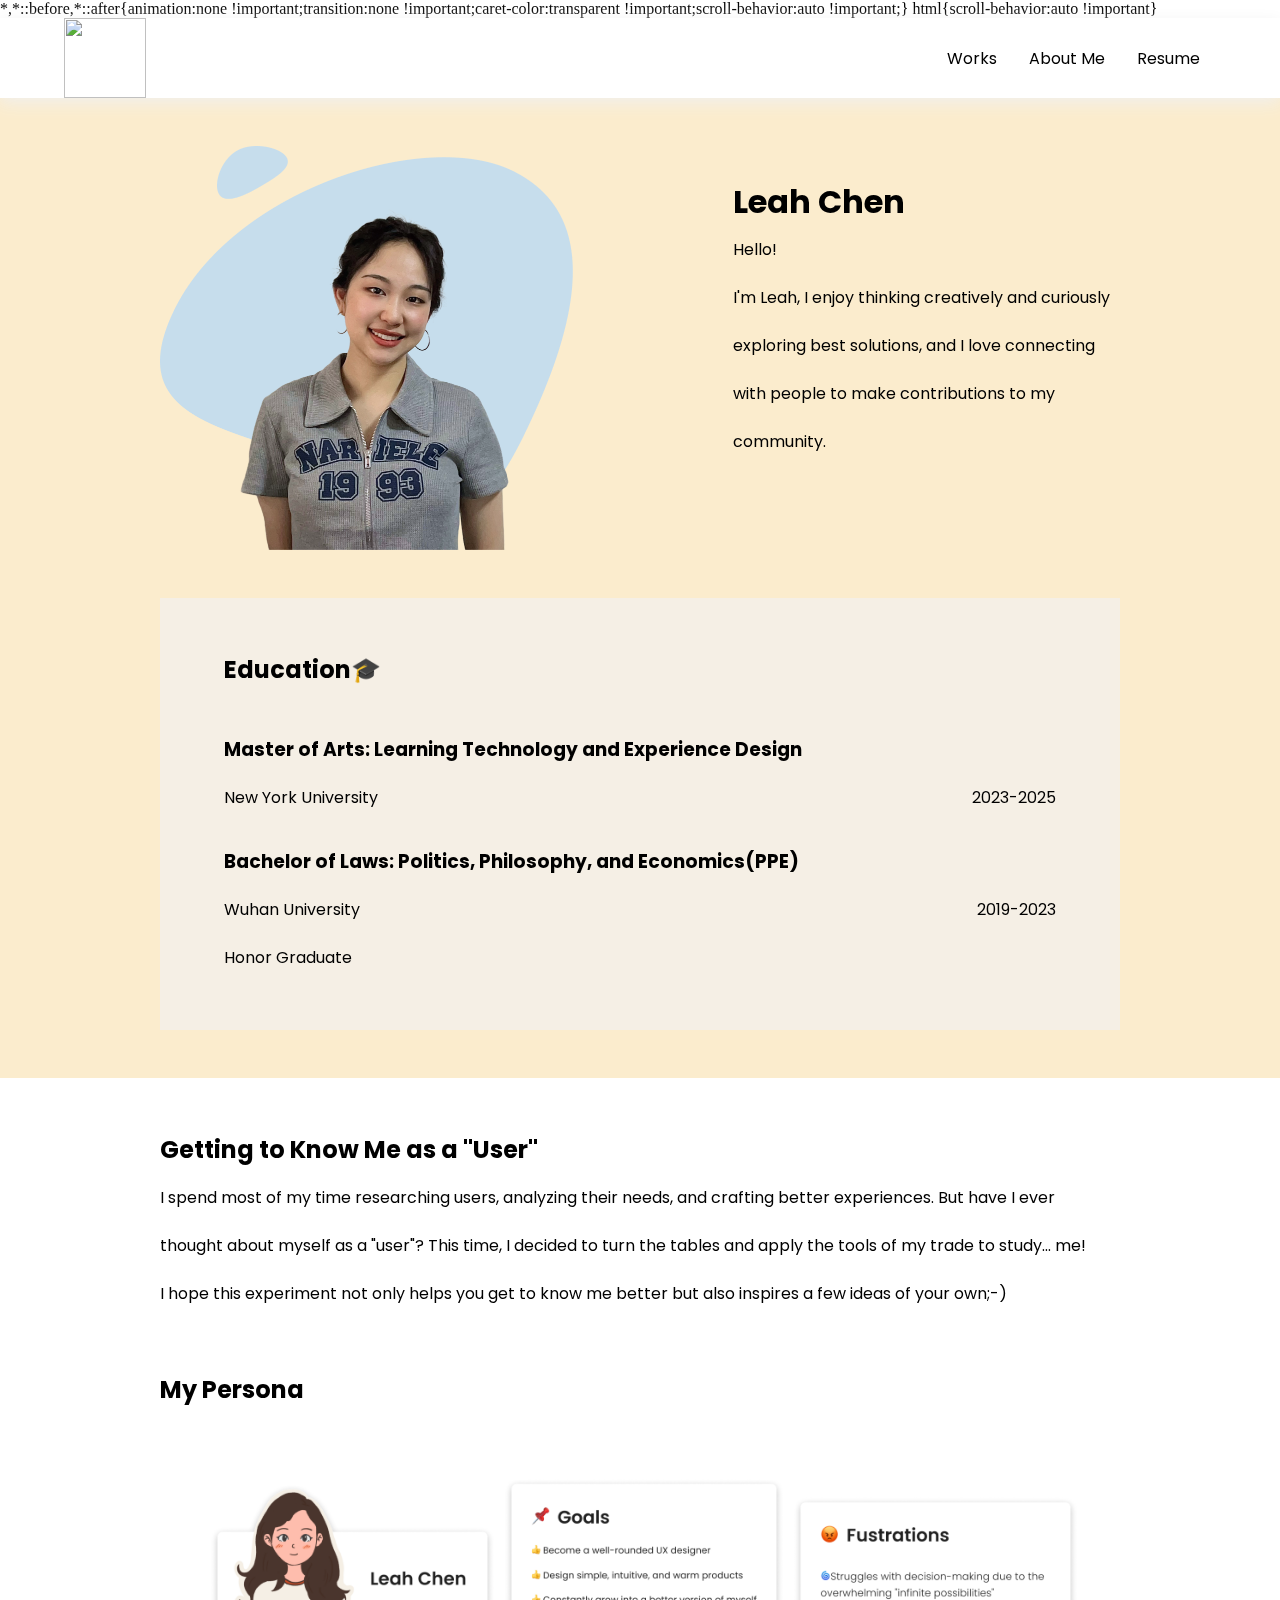
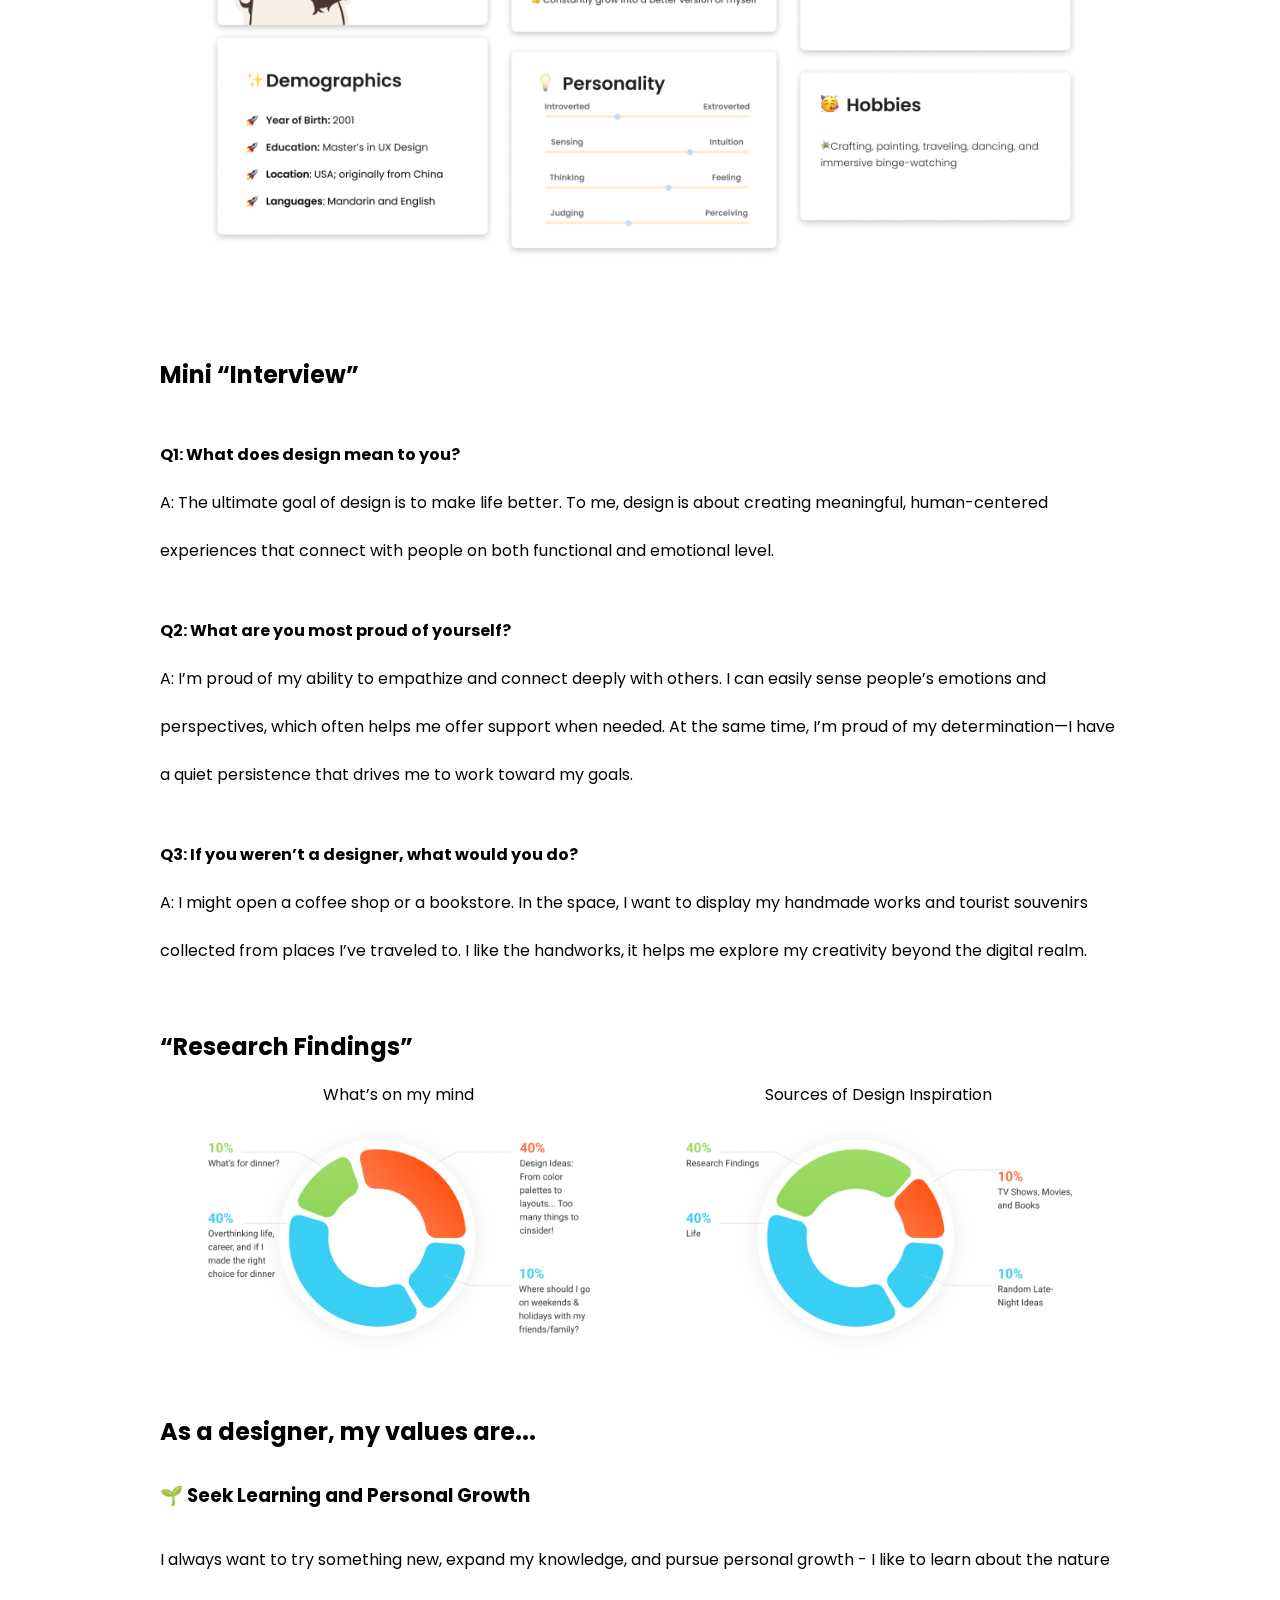
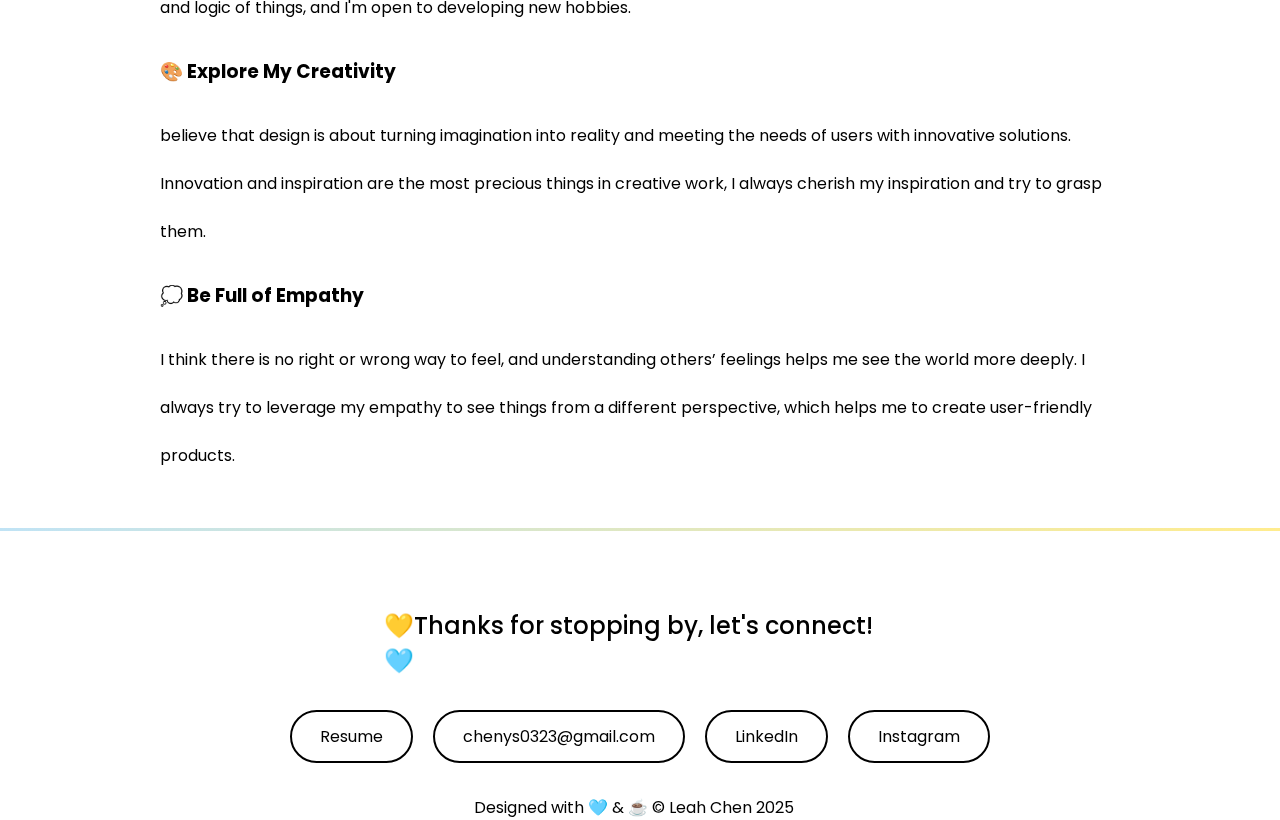
==== commit 8d5daf47: "layout adjustment" ====
--- a/about/about.html
+++ b/about/about.html
@@ -43,13 +43,13 @@
                 <h3 style="padding-top: 32px;">Master of Arts: Learning Technology and Experience Design</h3>
                 <div style="display: flex; justify-content: space-between;">
                     <p style="display:inline;">New York University</p>
-                    <p style="display:inline; padding-left: 572px;">2023-2025</p>
+                    <p style="display:inline; padding-right: 0;">2023-2025</p>
                 </div>
                 
                 <h3 style="padding-top: 16px;">Bachelor of Laws: Politics, Philosophy, and Economics(PPE)</h3>
                 <div style="display: flex; justify-content: space-between;">
-                    <p style="display:inline;">Wuhan University, Hongyi School(Honor College of Wuhan University)</p>
-                    <p style="display:inline; padding-left: 180px;">2019-2023</p>
+                    <p style="display:inline;">Wuhan University</p>
+                    <p style="display:inline; padding-right:0;">2019-2023</p>
                 </div>
                 <p>Honor Graduate</p>
             </div>
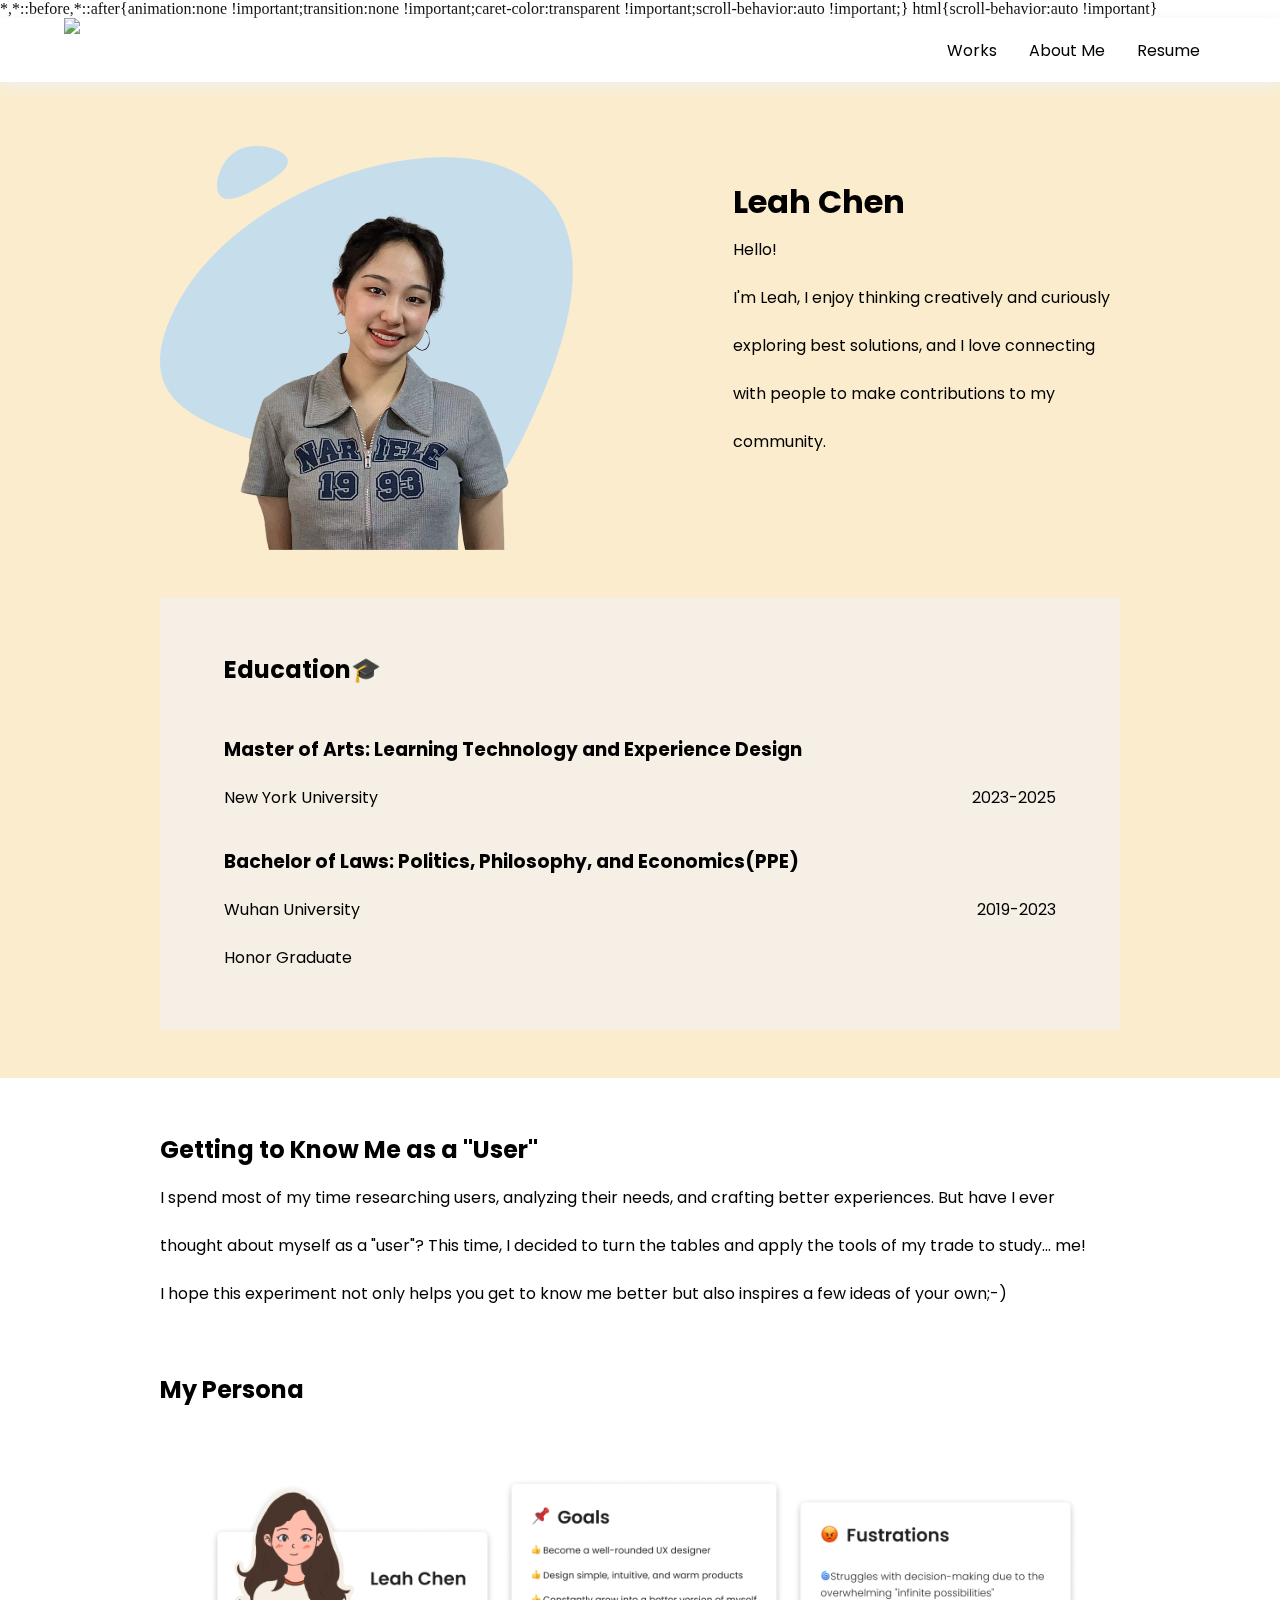
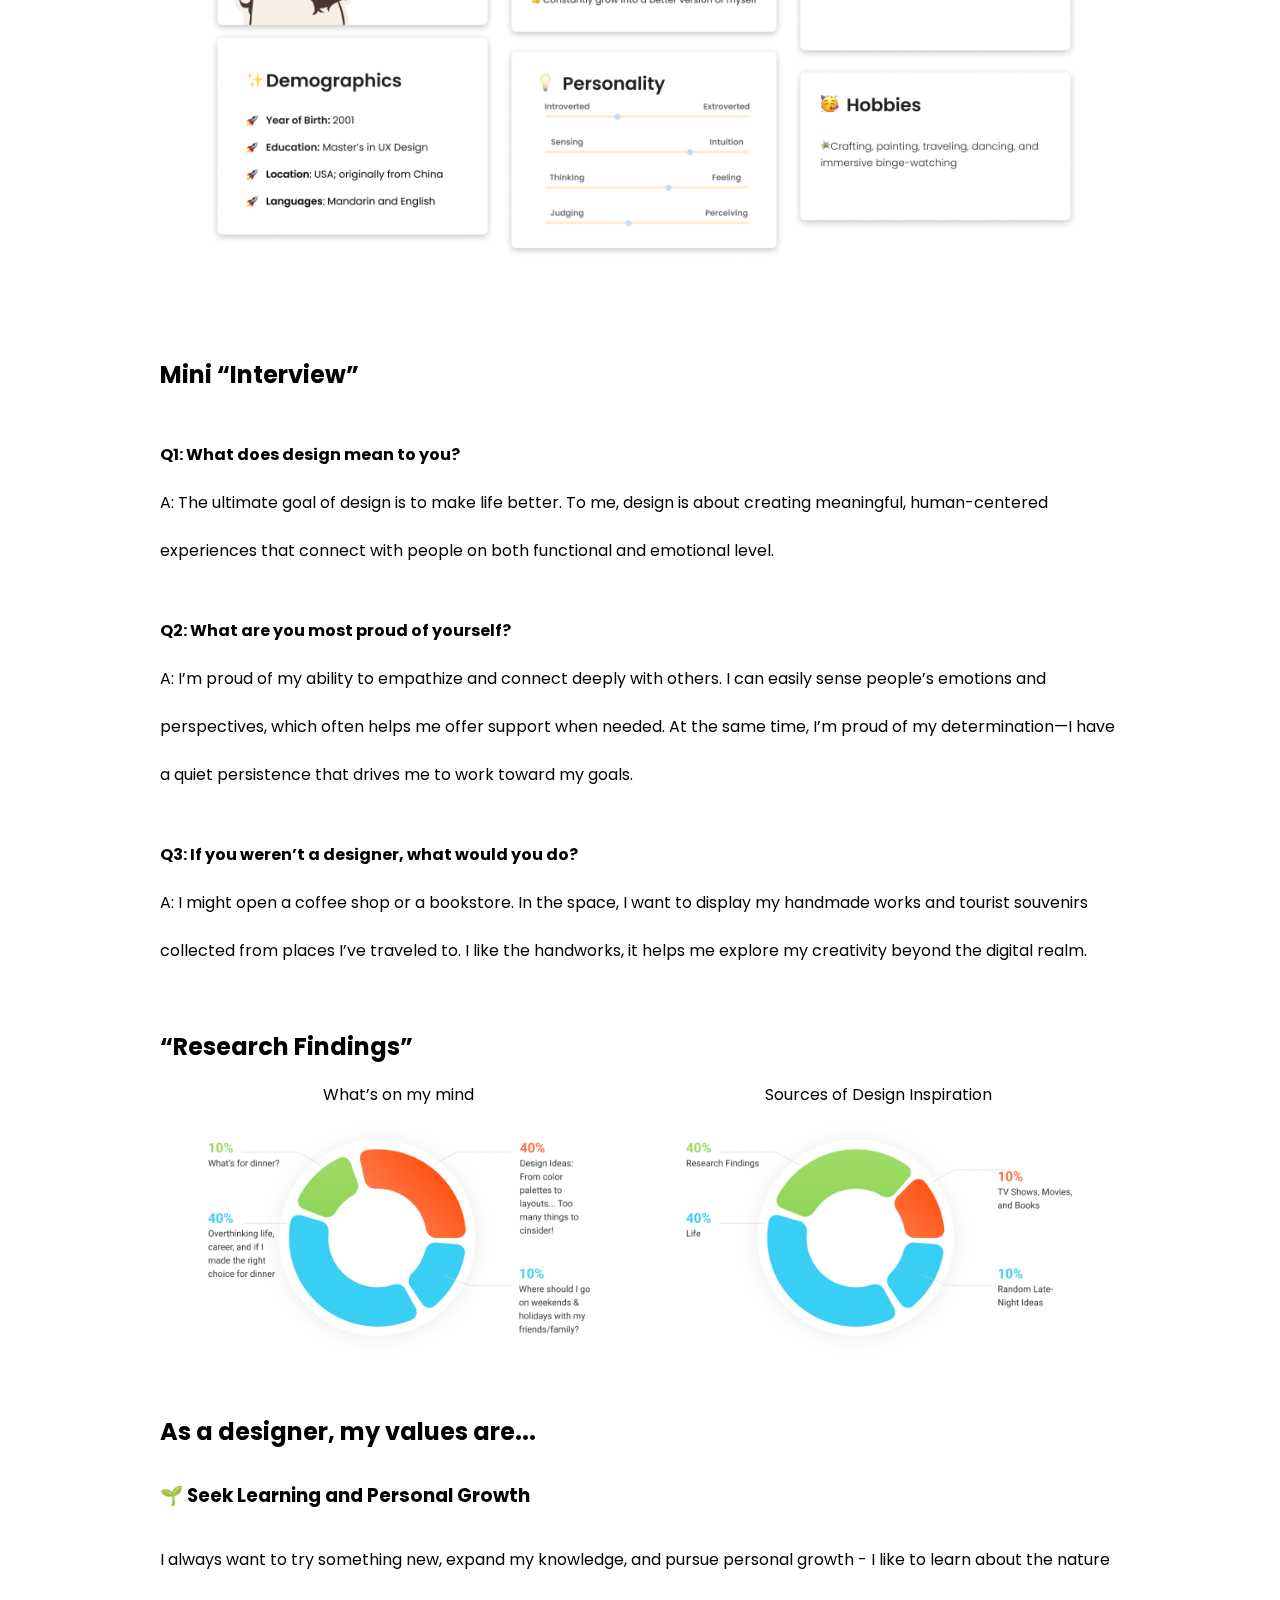
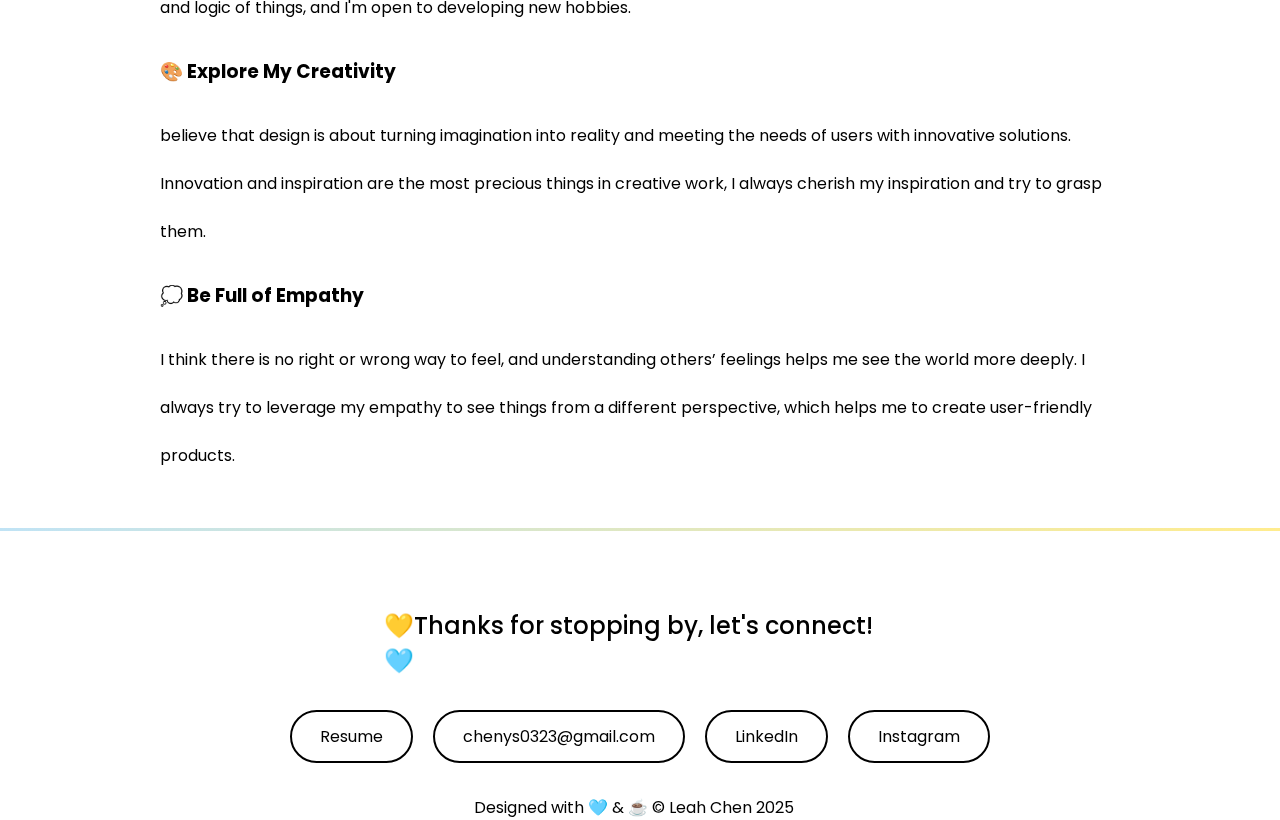
==== commit 92f98796: "nav bar" ====
--- a/about/about.html
+++ b/about/about.html
@@ -15,7 +15,7 @@
         
          <!--navigation bar-->
         <div class="nav_bar">
-            <div class="logo"><a href="/my-portfolio/index.html"><img src="/my-portfolio/img/logo.png" style="width:82px; height:80px;"> </a></div>
+            <div class="logo"><a href="/my-portfolio/index.html"><img src="/my-portfolio/img/logo.png" style="width:auto; height:64px;"> </a></div>
             <div class="menu_item">
                 <ul>
                     <li><a href="/my-portfolio/index.html#nav_projects">Works</a></li>
--- a/about/style_about.css
+++ b/about/style_about.css
@@ -22,7 +22,7 @@
 }
 
 .nav_bar{
-    height: 80px;
+    height: 64px;
     width: 100%;
     background: white;
     margin: 0 auto;
@@ -49,7 +49,7 @@
 
 .menu_item ul li{
     float: left;
-    padding: 28px 16px;
+    padding: 20px 16px;
 }
 
 .menu_item li a{color: black;}
